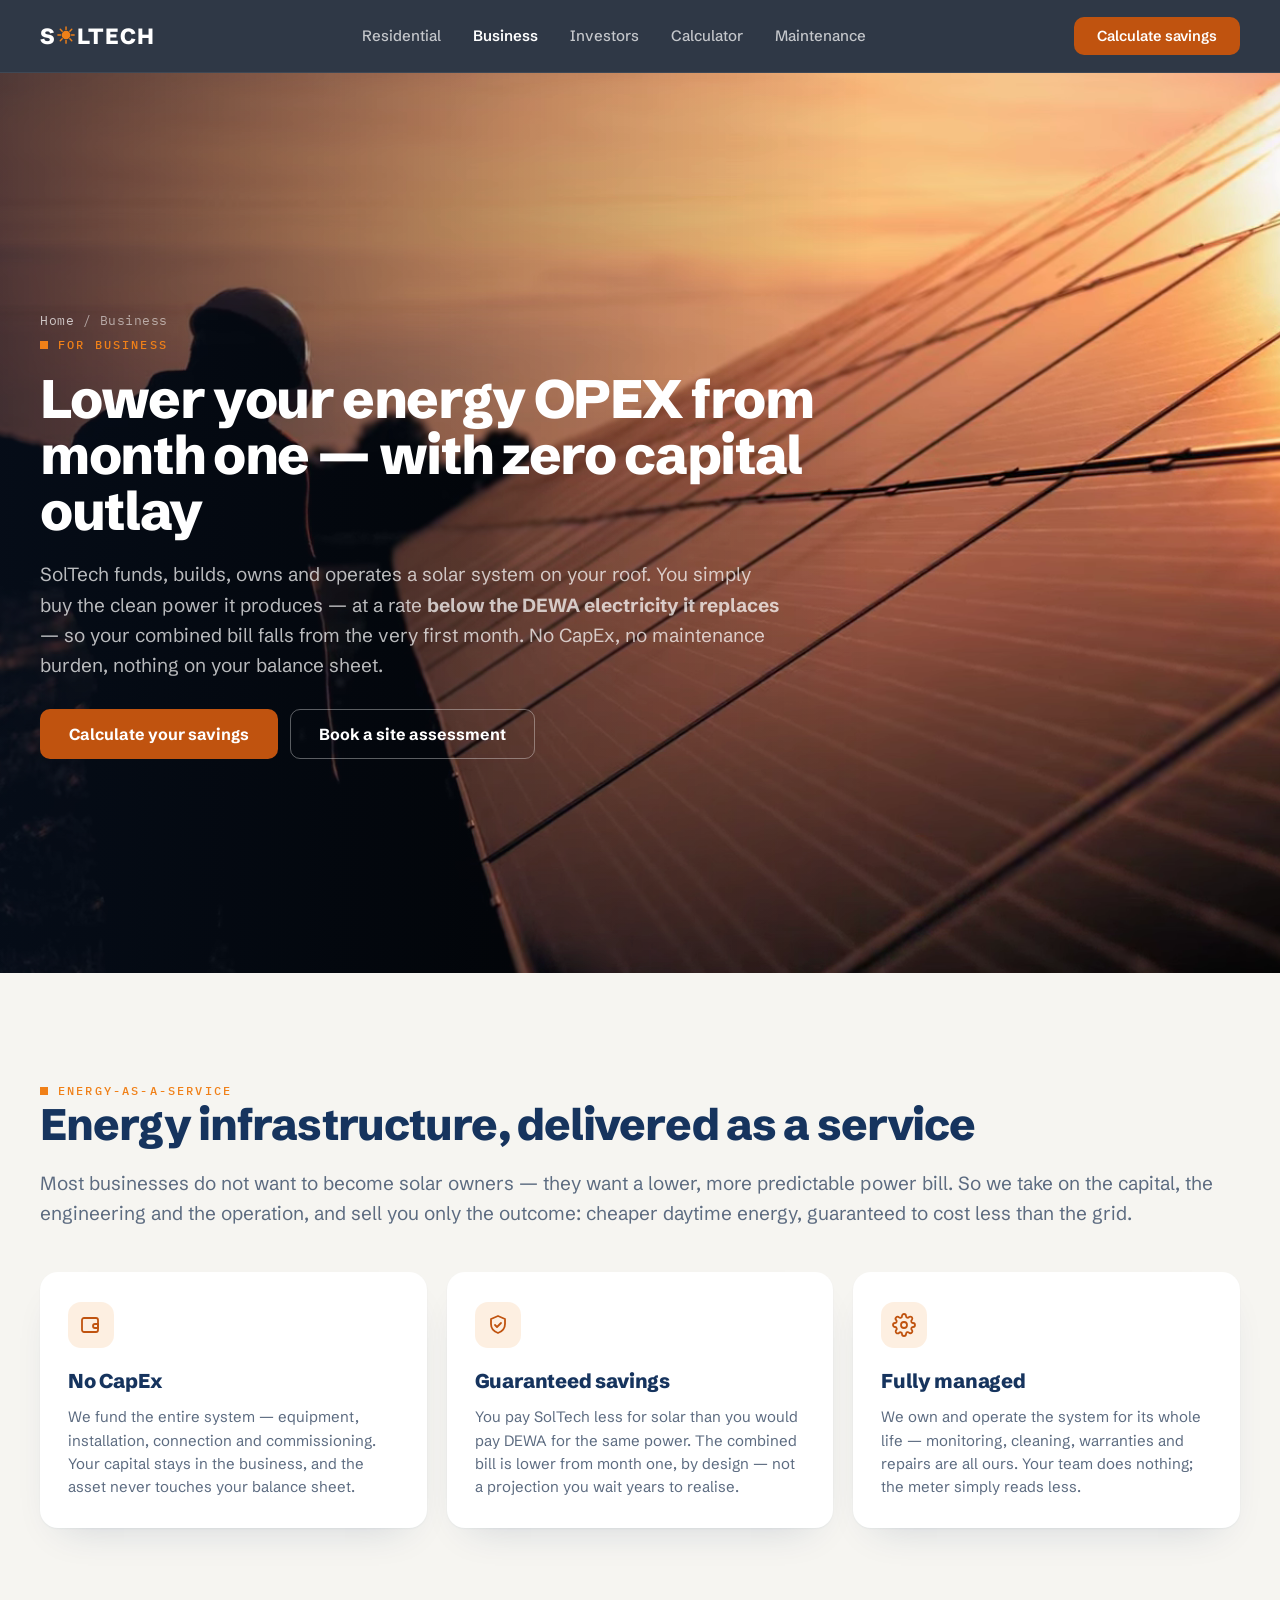
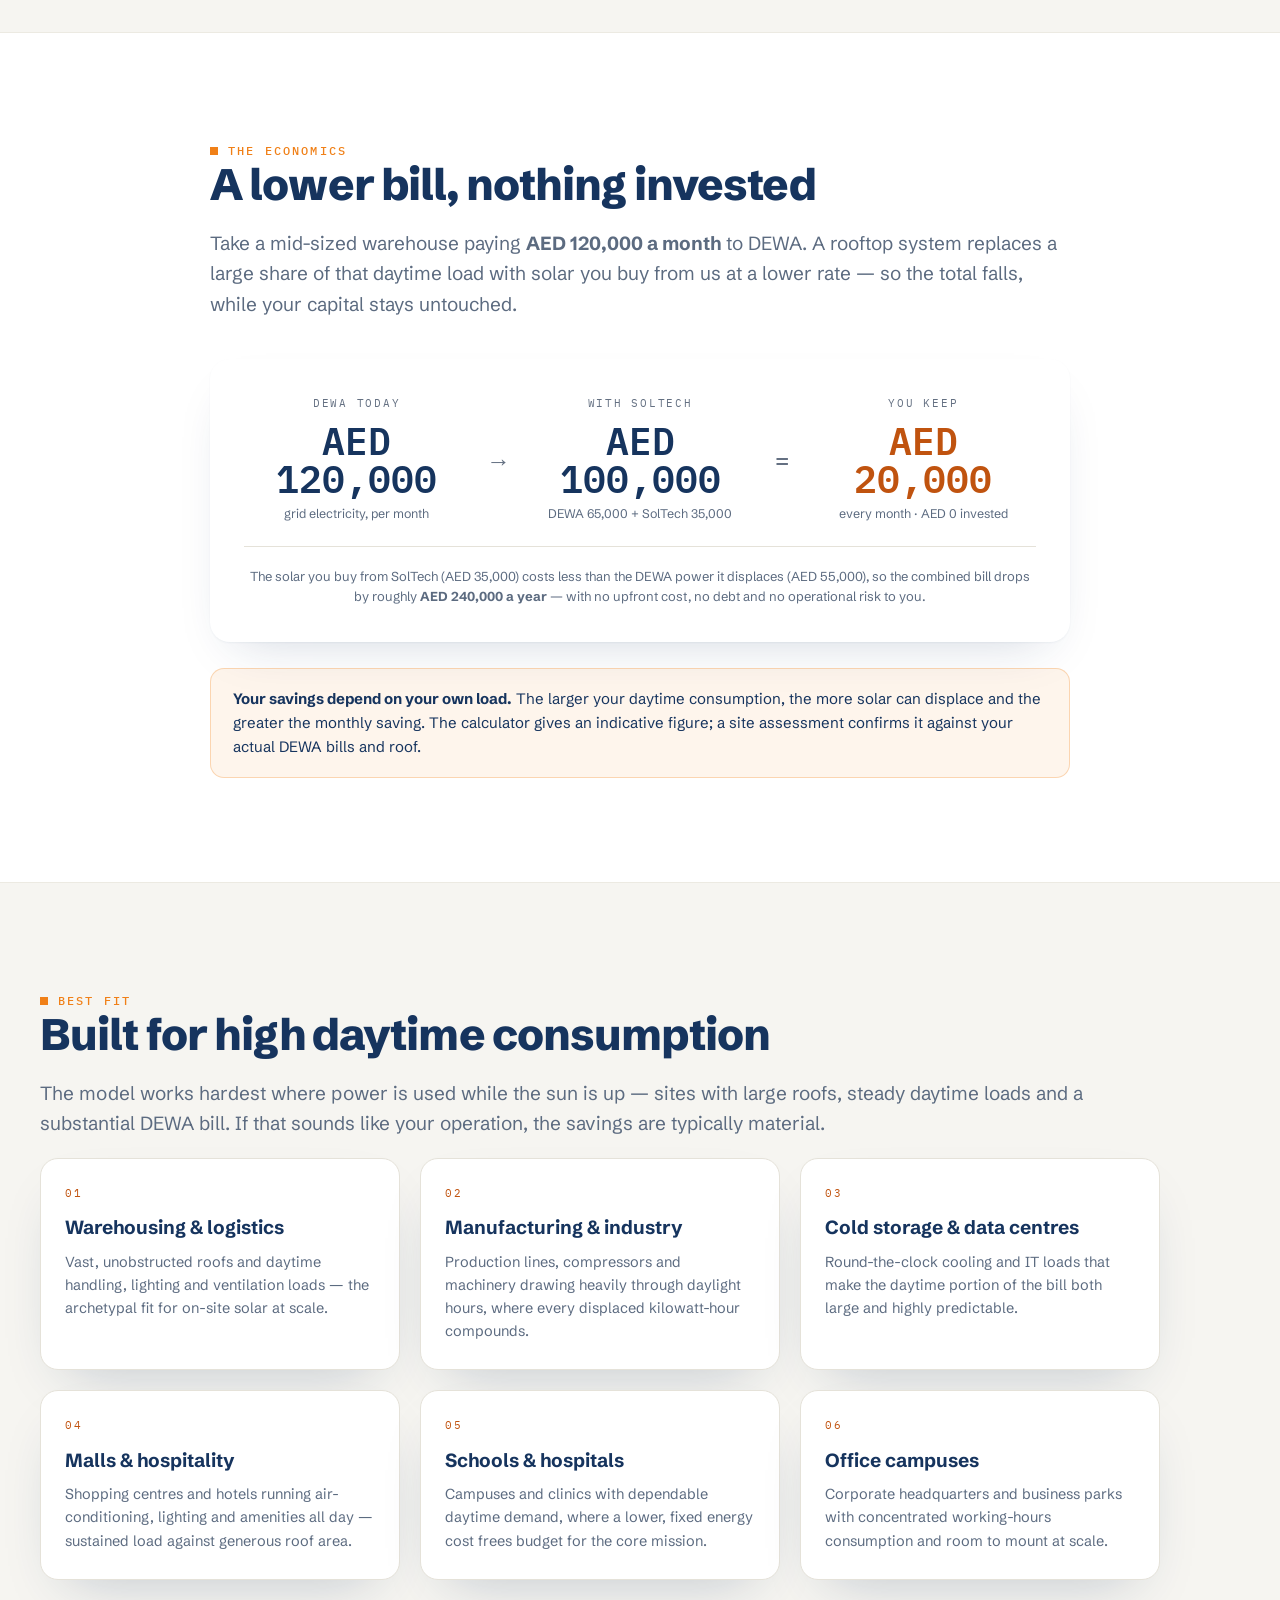
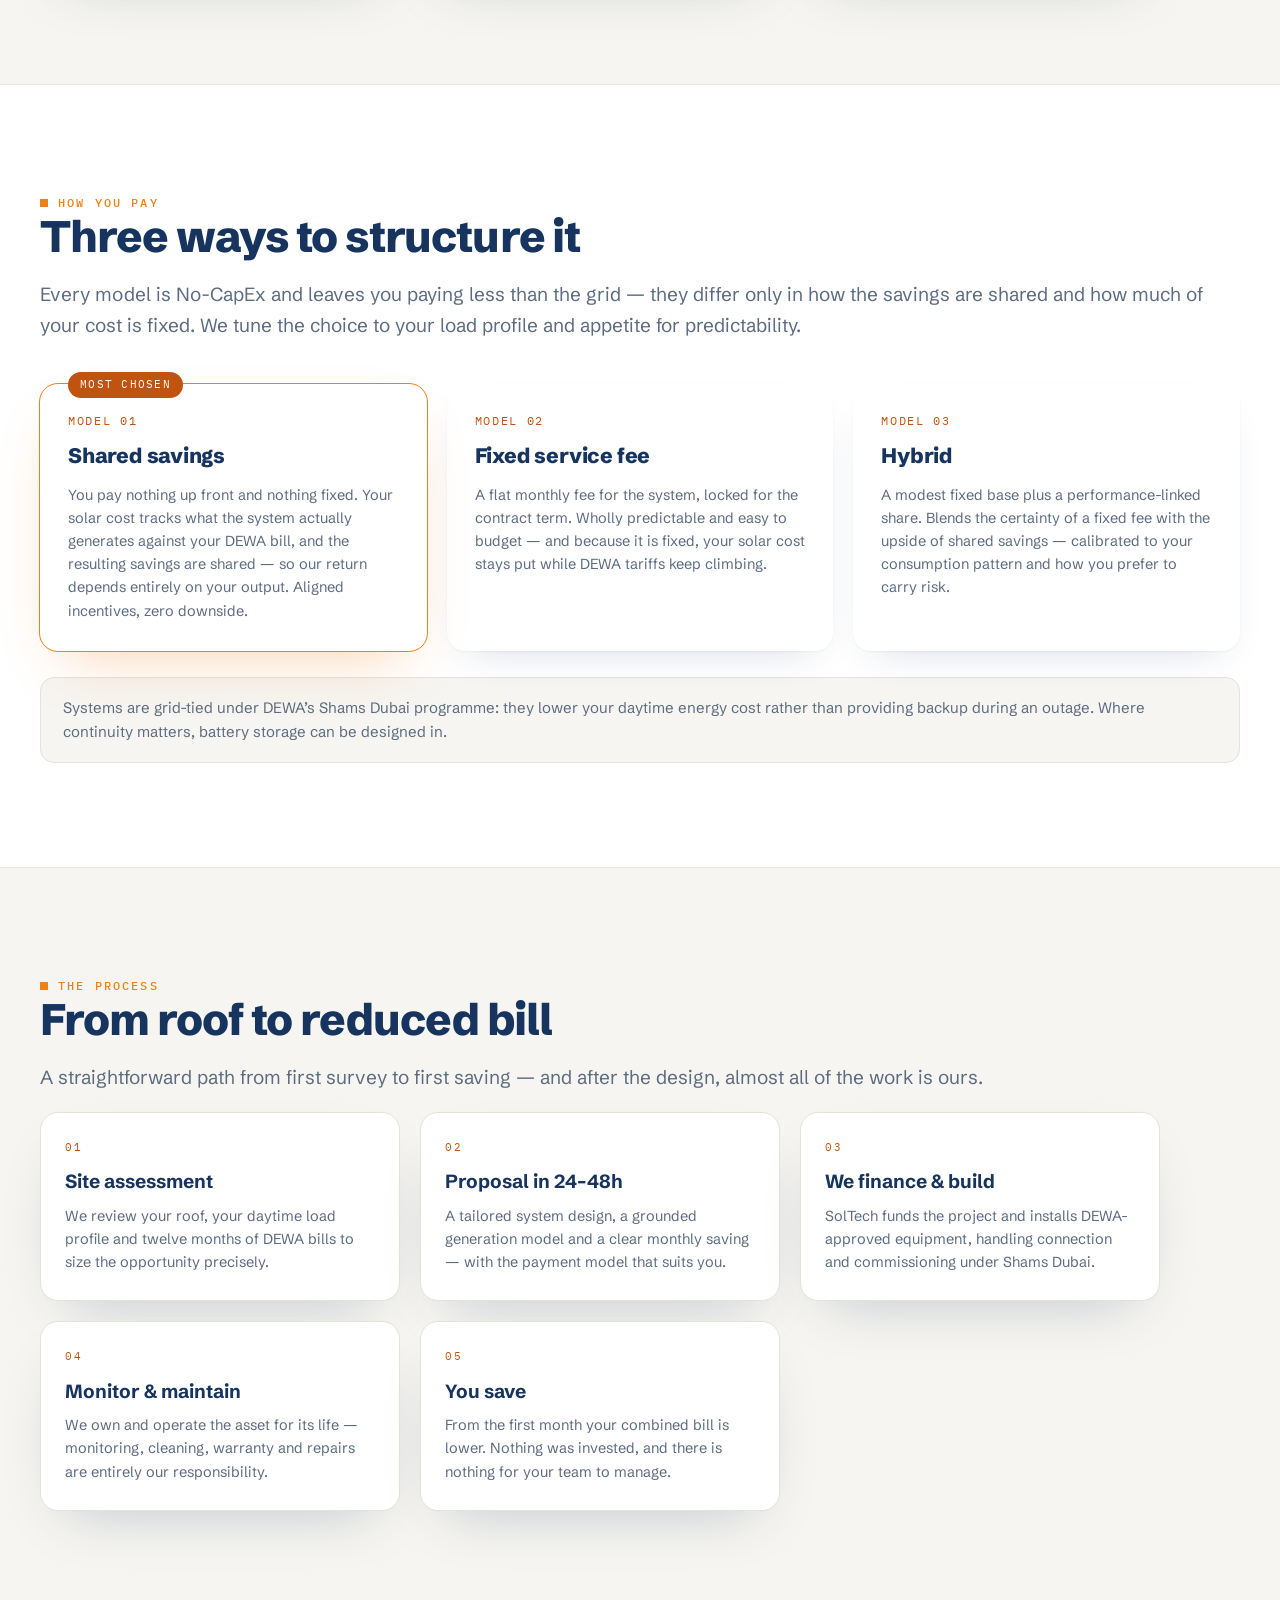
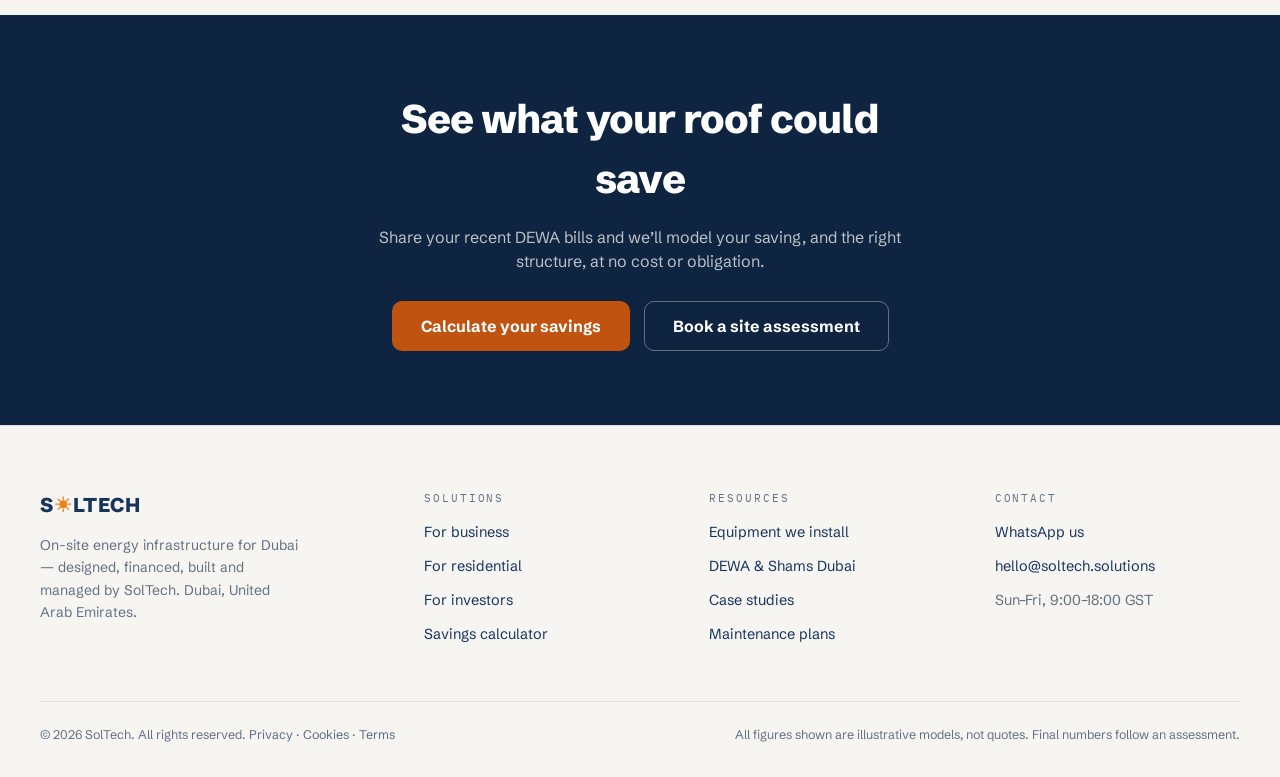
==== business.html @ 827bcd90 "Add audience tracks: For Residential / For Business / For Investors Three dedicated audience pages +" ====
<!DOCTYPE html>
<html lang="en">
<head>
<meta charset="utf-8">
<meta name="viewport" content="width=device-width, initial-scale=1">
<title>Solar for Business in Dubai — Zero-CapEx Energy | SolTech</title>
<meta name="description" content="Cut your business energy bill from month one with zero capital. SolTech funds, builds and operates on-site solar in Dubai — you pay less than DEWA from day one.">
<link rel="canonical" href="https://soltech.solutions/business.html">
<meta name="robots" content="index, follow">
<meta name="theme-color" content="#0E2440">
<script>document.documentElement.classList.add('js');</script>
<link rel="icon" href="assets/favicon.svg" type="image/svg+xml">
<link rel="preload" href="assets/fonts/schibsted-grotesk-latin.woff2" as="font" type="font/woff2" crossorigin>
<link rel="stylesheet" href="assets/css/styles.css?v=18">
<link rel="stylesheet" href="assets/css/pages.css?v=5">
</head>
<body>
<a href="#content" class="skip-link">Skip to content</a>

<header class="page-header">
  <div class="header-inner">
    <a href="/" class="brand" aria-label="SolTech home">S<svg class="brand__sun" viewBox="0 0 100 100" role="img" aria-label="O" focusable="false"><g stroke-width="8" stroke-linecap="round" fill="none"><line x1="50" y1="20" x2="50" y2="5"/><line x1="50" y1="80" x2="50" y2="95"/><line x1="20" y1="50" x2="5" y2="50"/><line x1="80" y1="50" x2="95" y2="50"/><line x1="71.2" y1="28.8" x2="81.8" y2="18.2"/><line x1="71.2" y1="71.2" x2="81.8" y2="81.8"/><line x1="28.8" y1="71.2" x2="18.2" y2="81.8"/><line x1="28.8" y1="28.8" x2="18.2" y2="18.2"/></g><circle cx="50" cy="50" r="24"/></svg>LTECH</a>
    <nav class="nav" aria-label="Primary">
      <a class="nav__link" href="/residential.html">Residential</a>
      <a class="nav__link" href="/business.html" aria-current="page">Business</a>
      <a class="nav__link" href="/investors.html">Investors</a>
      <a class="nav__link" href="/calculator.html">Calculator</a>
      <a class="nav__link" href="/maintenance.html">Maintenance</a>
    </nav>
    <a href="/calculator.html" class="btn btn--accent btn--sm header-cta">Calculate savings</a>
    <button class="nav-toggle" id="navToggle" aria-label="Open menu" aria-expanded="false" aria-controls="mobileNav"><span></span></button>
  </div>
  <div class="mobile-nav" id="mobileNav">
    <a href="/residential.html">Residential</a>
    <a href="/business.html">Business</a>
    <a href="/investors.html">Investors</a>
    <a href="/calculator.html">Calculator</a>
    <a href="/maintenance.html">Maintenance</a>
    <a href="/calculator.html" class="btn btn--accent">Calculate savings</a>
  </div>
</header>

<main id="content">
<section class="page-hero page-hero--video" data-reveal>
    <video class="page-hero__video" autoplay muted loop playsinline preload="metadata" poster="assets/img/hero-poster.jpg" aria-hidden="true">
      <source src="solar.webm" type="video/webm"><source src="solar-1600.mp4" type="video/mp4">
    </video>
    <div class="page-hero__scrim"></div>
    <div class="container"><div class="page-hero__wrap">
      <nav class="crumbs" aria-label="Breadcrumb"><a href="/">Home</a> / Business</nav>
      <div class="eyebrow"><span class="eyebrow__sq"></span>For Business</div>
      <h1>Lower your energy OPEX from month one &mdash; with zero capital outlay</h1>
      <p class="lead">SolTech funds, builds, owns and operates a solar system on your roof. You simply buy the clean power it produces &mdash; at a rate <strong>below the DEWA electricity it replaces</strong> &mdash; so your combined bill falls from the very first month. No CapEx, no maintenance burden, nothing on your balance sheet.</p>
      <div class="page-hero__cta">
        <a href="/calculator.html" class="btn btn--accent">Calculate your savings</a>
        <a href="https://wa.me/971500000000?text=Hi%20SolTech%2C%20I%27d%20like%20to%20book%20a%20site%20assessment%20for%20my%20business" class="btn btn--ghost-light" rel="noopener">Book a site assessment</a>
      </div>
    </div></div>
  </section>

  <section class="section" data-reveal>
    <div class="container">
      <div class="eyebrow eyebrow--accent"><span class="eyebrow__sq"></span>Energy-as-a-Service</div>
      <h2 class="h2">Energy infrastructure, delivered as a service</h2>
      <p class="lead">Most businesses do not want to become solar owners &mdash; they want a lower, more predictable power bill. So we take on the capital, the engineering and the operation, and sell you only the outcome: cheaper daytime energy, guaranteed to cost less than the grid.</p>
      <div class="pillars">
        <div class="pillar">
          <span class="pillar__ic" aria-hidden="true"><svg viewBox="0 0 24 24" fill="none" stroke="currentColor" stroke-width="1.8" stroke-linecap="round" stroke-linejoin="round"><path d="M3 7a2 2 0 0 1 2-2h12a2 2 0 0 1 2 2v10a2 2 0 0 1-2 2H5a2 2 0 0 1-2-2z"/><path d="M16 11h3v4h-3a2 2 0 0 1 0-4z"/></svg></span>
          <h3 class="pillar__t">No CapEx</h3>
          <p class="pillar__d">We fund the entire system &mdash; equipment, installation, connection and commissioning. Your capital stays in the business, and the asset never touches your balance sheet.</p>
        </div>
        <div class="pillar">
          <span class="pillar__ic" aria-hidden="true"><svg viewBox="0 0 24 24" fill="none" stroke="currentColor" stroke-width="1.8" stroke-linecap="round" stroke-linejoin="round"><path d="M12 3l7 3v5c0 4.5-3 7.5-7 9-4-1.5-7-4.5-7-9V6z"/><path d="M9 12l2 2 4-4"/></svg></span>
          <h3 class="pillar__t">Guaranteed savings</h3>
          <p class="pillar__d">You pay SolTech less for solar than you would pay DEWA for the same power. The combined bill is lower from month one, by design &mdash; not a projection you wait years to realise.</p>
        </div>
        <div class="pillar">
          <span class="pillar__ic" aria-hidden="true"><svg viewBox="0 0 24 24" fill="none" stroke="currentColor" stroke-width="1.8" stroke-linecap="round" stroke-linejoin="round"><circle cx="12" cy="12" r="3"/><path d="M19.4 15a1.6 1.6 0 0 0 .32 1.77l.06.06a2 2 0 1 1-2.83 2.83l-.06-.06a1.6 1.6 0 0 0-2.74.97 1.6 1.6 0 0 0-.15.68V21a2 2 0 0 1-4 0v-.09a1.6 1.6 0 0 0-1.05-1.47 1.6 1.6 0 0 0-1.77.32l-.06.06a2 2 0 1 1-2.83-2.83l.06-.06a1.6 1.6 0 0 0 .3-1.84A1.6 1.6 0 0 0 3.09 14H3a2 2 0 0 1 0-4h.09a1.6 1.6 0 0 0 1.47-1.05 1.6 1.6 0 0 0-.32-1.77l-.06-.06a2 2 0 1 1 2.83-2.83l.06.06a1.6 1.6 0 0 0 1.84.3H9a1.6 1.6 0 0 0 1-1.47V3a2 2 0 0 1 4 0v.09a1.6 1.6 0 0 0 1 1.47 1.6 1.6 0 0 0 1.84-.3l.06-.06a2 2 0 1 1 2.83 2.83l-.06.06a1.6 1.6 0 0 0-.3 1.84V9a1.6 1.6 0 0 0 1.47 1H21a2 2 0 0 1 0 4h-.09a1.6 1.6 0 0 0-1.47 1z"/></svg></span>
          <h3 class="pillar__t">Fully managed</h3>
          <p class="pillar__d">We own and operate the system for its whole life &mdash; monitoring, cleaning, warranties and repairs are all ours. Your team does nothing; the meter simply reads less.</p>
        </div>
      </div>
    </div>
  </section>

  <section class="section section--white" data-reveal>
    <div class="container">
      <div class="wrap">
        <div class="eyebrow eyebrow--accent"><span class="eyebrow__sq"></span>The economics</div>
        <h2 class="h2">A lower bill, nothing invested</h2>
        <p class="lead">Take a mid-sized warehouse paying <strong>AED&nbsp;120,000 a month</strong> to DEWA. A rooftop system replaces a large share of that daytime load with solar you buy from us at a lower rate &mdash; so the total falls, while your capital stays untouched.</p>
        <div class="ba-card">
          <div class="ba">
            <div class="ba__col">
              <div class="ba__k">DEWA today</div>
              <div class="ba__v">AED 120,000</div>
              <div class="ba__sub">grid electricity, per month</div>
            </div>
            <div class="ba__op" aria-hidden="true">&rarr;</div>
            <div class="ba__col">
              <div class="ba__k">With SolTech</div>
              <div class="ba__v">AED 100,000</div>
              <div class="ba__sub">DEWA 65,000 + SolTech 35,000</div>
            </div>
            <div class="ba__op" aria-hidden="true">=</div>
            <div class="ba__col ba__save">
              <div class="ba__k">You keep</div>
              <div class="ba__v">AED 20,000</div>
              <div class="ba__sub">every month &middot; AED 0 invested</div>
            </div>
          </div>
          <div class="ba__foot">The solar you buy from SolTech (AED&nbsp;35,000) costs less than the DEWA power it displaces (AED&nbsp;55,000), so the combined bill drops by roughly <strong>AED&nbsp;240,000 a year</strong> &mdash; with no upfront cost, no debt and no operational risk to you.</div>
        </div>
        <p class="callout"><strong>Your savings depend on your own load.</strong> The larger your daytime consumption, the more solar can displace and the greater the monthly saving. The <a href="/calculator.html">calculator</a> gives an indicative figure; a site assessment confirms it against your actual DEWA bills and roof.</p>
      </div>
    </div>
  </section>

  <section class="section" data-reveal>
    <div class="container">
      <div class="wrap--wide">
        <div class="eyebrow eyebrow--accent"><span class="eyebrow__sq"></span>Best fit</div>
        <h2 class="h2">Built for high daytime consumption</h2>
        <p class="lead">The model works hardest where power is used while the sun is up &mdash; sites with large roofs, steady daytime loads and a substantial DEWA bill. If that sounds like your operation, the savings are typically material.</p>
        <div class="feature-grid">
          <div class="feature-card">
            <div class="feature-card__k">01</div>
            <h3>Warehousing &amp; logistics</h3>
            <p>Vast, unobstructed roofs and daytime handling, lighting and ventilation loads &mdash; the archetypal fit for on-site solar at scale.</p>
          </div>
          <div class="feature-card">
            <div class="feature-card__k">02</div>
            <h3>Manufacturing &amp; industry</h3>
            <p>Production lines, compressors and machinery drawing heavily through daylight hours, where every displaced kilowatt-hour compounds.</p>
          </div>
          <div class="feature-card">
            <div class="feature-card__k">03</div>
            <h3>Cold storage &amp; data centres</h3>
            <p>Round-the-clock cooling and IT loads that make the daytime portion of the bill both large and highly predictable.</p>
          </div>
          <div class="feature-card">
            <div class="feature-card__k">04</div>
            <h3>Malls &amp; hospitality</h3>
            <p>Shopping centres and hotels running air-conditioning, lighting and amenities all day &mdash; sustained load against generous roof area.</p>
          </div>
          <div class="feature-card">
            <div class="feature-card__k">05</div>
            <h3>Schools &amp; hospitals</h3>
            <p>Campuses and clinics with dependable daytime demand, where a lower, fixed energy cost frees budget for the core mission.</p>
          </div>
          <div class="feature-card">
            <div class="feature-card__k">06</div>
            <h3>Office campuses</h3>
            <p>Corporate headquarters and business parks with concentrated working-hours consumption and room to mount at scale.</p>
          </div>
        </div>
      </div>
    </div>
  </section>

  <section class="section section--white" data-reveal>
    <div class="container">
      <div class="eyebrow eyebrow--accent"><span class="eyebrow__sq"></span>How you pay</div>
      <h2 class="h2">Three ways to structure it</h2>
      <p class="lead">Every model is No-CapEx and leaves you paying less than the grid &mdash; they differ only in how the savings are shared and how much of your cost is fixed. We tune the choice to your load profile and appetite for predictability.</p>
      <div class="pricing">
        <div class="price price--featured">
          <div class="price__badge">Most chosen</div>
          <div class="price__k">Model 01</div>
          <h3 class="price__t">Shared savings</h3>
          <p class="price__d">You pay nothing up front and nothing fixed. Your solar cost tracks what the system actually generates against your DEWA bill, and the resulting savings are shared &mdash; so our return depends entirely on your output. Aligned incentives, zero downside.</p>
        </div>
        <div class="price">
          <div class="price__k">Model 02</div>
          <h3 class="price__t">Fixed service fee</h3>
          <p class="price__d">A flat monthly fee for the system, locked for the contract term. Wholly predictable and easy to budget &mdash; and because it is fixed, your solar cost stays put while DEWA tariffs keep climbing.</p>
        </div>
        <div class="price">
          <div class="price__k">Model 03</div>
          <h3 class="price__t">Hybrid</h3>
          <p class="price__d">A modest fixed base plus a performance-linked share. Blends the certainty of a fixed fee with the upside of shared savings &mdash; calibrated to your consumption pattern and how you prefer to carry risk.</p>
        </div>
      </div>
      <p class="callout callout--muted">Systems are grid-tied under DEWA&rsquo;s Shams Dubai programme: they lower your daytime energy cost rather than providing backup during an outage. Where continuity matters, battery storage can be designed in.</p>
    </div>
  </section>

  <section class="section" data-reveal>
    <div class="container">
      <div class="wrap--wide">
        <div class="eyebrow eyebrow--accent"><span class="eyebrow__sq"></span>The process</div>
        <h2 class="h2">From roof to reduced bill</h2>
        <p class="lead">A straightforward path from first survey to first saving &mdash; and after the design, almost all of the work is ours.</p>
        <div class="feature-grid">
          <div class="feature-card">
            <div class="feature-card__k">01</div>
            <h3>Site assessment</h3>
            <p>We review your roof, your daytime load profile and twelve months of DEWA bills to size the opportunity precisely.</p>
          </div>
          <div class="feature-card">
            <div class="feature-card__k">02</div>
            <h3>Proposal in 24&ndash;48h</h3>
            <p>A tailored system design, a grounded generation model and a clear monthly saving &mdash; with the payment model that suits you.</p>
          </div>
          <div class="feature-card">
            <div class="feature-card__k">03</div>
            <h3>We finance &amp; build</h3>
            <p>SolTech funds the project and installs DEWA-approved equipment, handling connection and commissioning under Shams Dubai.</p>
          </div>
          <div class="feature-card">
            <div class="feature-card__k">04</div>
            <h3>Monitor &amp; maintain</h3>
            <p>We own and operate the asset for its life &mdash; monitoring, cleaning, warranty and repairs are entirely our responsibility.</p>
          </div>
          <div class="feature-card">
            <div class="feature-card__k">05</div>
            <h3>You save</h3>
            <p>From the first month your combined bill is lower. Nothing was invested, and there is nothing for your team to manage.</p>
          </div>
        </div>
      </div>
    </div>
  </section>

  <section class="page-cta">
    <div class="container" data-reveal>
      <h2>See what your roof could save</h2>
      <p>Share your recent DEWA bills and we&rsquo;ll model your saving, and the right structure, at no cost or obligation.</p>
      <div class="page-cta__actions">
        <a href="/calculator.html" class="btn btn--accent">Calculate your savings</a>
        <a href="https://wa.me/971500000000?text=Hi%20SolTech%2C%20I%27d%20like%20to%20book%20a%20site%20assessment%20for%20my%20business" class="btn btn--ghost-light" rel="noopener">Book a site assessment</a>
      </div>
    </div>
  </section>
</main>

<footer class="site-footer">
  <div class="footer-inner">
    <div class="footer-grid">
      <div class="footer-brand">
        <div class="brand" style="font-size:20px">S<svg class="brand__sun" viewBox="0 0 100 100" role="img" aria-label="O" focusable="false"><g stroke-width="8" stroke-linecap="round" fill="none"><line x1="50" y1="20" x2="50" y2="5"/><line x1="50" y1="80" x2="50" y2="95"/><line x1="20" y1="50" x2="5" y2="50"/><line x1="80" y1="50" x2="95" y2="50"/><line x1="71.2" y1="28.8" x2="81.8" y2="18.2"/><line x1="71.2" y1="71.2" x2="81.8" y2="81.8"/><line x1="28.8" y1="71.2" x2="18.2" y2="81.8"/><line x1="28.8" y1="28.8" x2="18.2" y2="18.2"/></g><circle cx="50" cy="50" r="24"/></svg>LTECH</div>
        <p>On-site energy infrastructure for Dubai — designed, financed, built and managed by SolTech. Dubai, United Arab Emirates.</p>
      </div>
      <div class="footer-col">
        <div class="footer-col__k">Solutions</div>
        <a href="/business.html">For business</a>
        <a href="/residential.html">For residential</a>
        <a href="/investors.html">For investors</a>
        <a href="/calculator.html">Savings calculator</a>
      </div>
      <div class="footer-col">
        <div class="footer-col__k">Resources</div>
        <a href="/equipment.html">Equipment we install</a>
        <a href="/dewa-guide.html">DEWA &amp; Shams Dubai</a>
        <a href="/case-studies.html">Case studies</a>
        <a href="/maintenance.html">Maintenance plans</a>
      </div>
      <div class="footer-col">
        <div class="footer-col__k">Contact</div>
        <a href="https://wa.me/971500000000" rel="noopener">WhatsApp us</a>
        <a href="mailto:hello@soltech.solutions">hello@soltech.solutions</a>
        <span style="color:var(--faint)">Sun&#8211;Fri, 9:00&#8211;18:00 GST</span>
      </div>
    </div>
    <div class="footer-bottom">
      <span class="footer-legal">&copy; 2026 SolTech. All rights reserved. <a href="/privacy.html">Privacy</a> &middot; <a href="/cookies.html">Cookies</a> &middot; <a href="/terms.html">Terms</a></span>
      <span>All figures shown are illustrative models, not quotes. Final numbers follow an assessment.</span>
    </div>
  </div>
</footer>

<script src="assets/js/script.js?v=16" defer></script>
</body>
</html>
---- assets/css/styles.css ----
/* ============================================================
   SolTech — Solar Panel Installation, Dubai
   Financial / wealth-platform aesthetic. One orange accent on navy.
   Tokens sourced from the client design handoff (high-fidelity).
   ============================================================ */

/* ============================================================
   Self-hosted fonts — no external CDN (works offline, faster, GDPR-clean).
   Schibsted Grotesk: variable 400..900 (normal + italic).
   IBM Plex Mono: 400 / 500 / 600. Latin + latin-ext subsets only.
   ============================================================ */
@font-face {
  font-family: "Schibsted Grotesk"; font-style: normal; font-weight: 400 900; font-display: swap;
  src: url("../fonts/schibsted-grotesk-latin.woff2") format("woff2");
  unicode-range: U+0000-00FF, U+0131, U+0152-0153, U+02BB-02BC, U+02C6, U+02DA, U+02DC, U+0304, U+0308, U+0329, U+2000-206F, U+20AC, U+2122, U+2191, U+2193, U+2212, U+2215, U+FEFF, U+FFFD;
}
@font-face {
  font-family: "Schibsted Grotesk"; font-style: normal; font-weight: 400 900; font-display: swap;
  src: url("../fonts/schibsted-grotesk-latin-ext.woff2") format("woff2");
  unicode-range: U+0100-02BA, U+02BD-02C5, U+02C7-02CC, U+02CE-02D7, U+02DD-02FF, U+0304, U+0308, U+0329, U+1D00-1DBF, U+1E00-1E9F, U+1EF2-1EFF, U+2020, U+20A0-20AB, U+20AD-20C0, U+2113, U+2C60-2C7F, U+A720-A7FF;
}
@font-face {
  font-family: "Schibsted Grotesk"; font-style: italic; font-weight: 400 900; font-display: swap;
  src: url("../fonts/schibsted-grotesk-italic-latin.woff2") format("woff2");
  unicode-range: U+0000-00FF, U+0131, U+0152-0153, U+02BB-02BC, U+02C6, U+02DA, U+02DC, U+0304, U+0308, U+0329, U+2000-206F, U+20AC, U+2122, U+2191, U+2193, U+2212, U+2215, U+FEFF, U+FFFD;
}
@font-face {
  font-family: "Schibsted Grotesk"; font-style: italic; font-weight: 400 900; font-display: swap;
  src: url("../fonts/schibsted-grotesk-italic-latin-ext.woff2") format("woff2");
  unicode-range: U+0100-02BA, U+02BD-02C5, U+02C7-02CC, U+02CE-02D7, U+02DD-02FF, U+0304, U+0308, U+0329, U+1D00-1DBF, U+1E00-1E9F, U+1EF2-1EFF, U+2020, U+20A0-20AB, U+20AD-20C0, U+2113, U+2C60-2C7F, U+A720-A7FF;
}
@font-face {
  font-family: "IBM Plex Mono"; font-style: normal; font-weight: 400; font-display: swap;
  src: url("../fonts/ibm-plex-mono-400-latin.woff2") format("woff2");
  unicode-range: U+0000-00FF, U+0131, U+0152-0153, U+02BB-02BC, U+02C6, U+02DA, U+02DC, U+0304, U+0308, U+0329, U+2000-206F, U+20AC, U+2122, U+2191, U+2193, U+2212, U+2215, U+FEFF, U+FFFD;
}
@font-face {
  font-family: "IBM Plex Mono"; font-style: normal; font-weight: 400; font-display: swap;
  src: url("../fonts/ibm-plex-mono-400-latin-ext.woff2") format("woff2");
  unicode-range: U+0100-02BA, U+02BD-02C5, U+02C7-02CC, U+02CE-02D7, U+02DD-02FF, U+0304, U+0308, U+0329, U+1D00-1DBF, U+1E00-1E9F, U+1EF2-1EFF, U+2020, U+20A0-20AB, U+20AD-20C0, U+2113, U+2C60-2C7F, U+A720-A7FF;
}
@font-face {
  font-family: "IBM Plex Mono"; font-style: normal; font-weight: 500; font-display: swap;
  src: url("../fonts/ibm-plex-mono-500-latin.woff2") format("woff2");
  unicode-range: U+0000-00FF, U+0131, U+0152-0153, U+02BB-02BC, U+02C6, U+02DA, U+02DC, U+0304, U+0308, U+0329, U+2000-206F, U+20AC, U+2122, U+2191, U+2193, U+2212, U+2215, U+FEFF, U+FFFD;
}
@font-face {
  font-family: "IBM Plex Mono"; font-style: normal; font-weight: 500; font-display: swap;
  src: url("../fonts/ibm-plex-mono-500-latin-ext.woff2") format("woff2");
  unicode-range: U+0100-02BA, U+02BD-02C5, U+02C7-02CC, U+02CE-02D7, U+02DD-02FF, U+0304, U+0308, U+0329, U+1D00-1DBF, U+1E00-1E9F, U+1EF2-1EFF, U+2020, U+20A0-20AB, U+20AD-20C0, U+2113, U+2C60-2C7F, U+A720-A7FF;
}
@font-face {
  font-family: "IBM Plex Mono"; font-style: normal; font-weight: 600; font-display: swap;
  src: url("../fonts/ibm-plex-mono-600-latin.woff2") format("woff2");
  unicode-range: U+0000-00FF, U+0131, U+0152-0153, U+02BB-02BC, U+02C6, U+02DA, U+02DC, U+0304, U+0308, U+0329, U+2000-206F, U+20AC, U+2122, U+2191, U+2193, U+2212, U+2215, U+FEFF, U+FFFD;
}
@font-face {
  font-family: "IBM Plex Mono"; font-style: normal; font-weight: 600; font-display: swap;
  src: url("../fonts/ibm-plex-mono-600-latin-ext.woff2") format("woff2");
  unicode-range: U+0100-02BA, U+02BD-02C5, U+02C7-02CC, U+02CE-02D7, U+02DD-02FF, U+0304, U+0308, U+0329, U+1D00-1DBF, U+1E00-1E9F, U+1EF2-1EFF, U+2020, U+20A0-20AB, U+20AD-20C0, U+2113, U+2C60-2C7F, U+A720-A7FF;
}

/* ---------- Tokens ---------- */
:root {
  --ink:        #16345E;   /* primary text, navy buttons, DEWA chart line */
  --deep:       #0E2440;   /* dark section backgrounds */
  --accent:     #F08018;   /* the single accent — graphics/borders + accent text on DARK backgrounds */
  --accent-2:   #FF9633;   /* accent hover (decorative only) */
  --accent-strong: #C0530F;      /* accessible orange: ~4.6:1 as white-on-orange AND as orange text on white */
  --accent-strong-hover: #A8480C;
  --paper:      #F6F5F1;   /* page background */
  --white:      #FFFFFF;
  --muted:      #5C6B80;   /* secondary text */
  --faint:      #647082;   /* tertiary text/labels — darkened to clear WCAG AA (was #8B96A5) */
  --border:     #E5E2D9;   /* hairlines */
  --border-2:   #ECEAE2;   /* softer hairlines */
  --wa:         #25D366;   /* WhatsApp green */

  --on-dark-70: rgba(255,255,255,.72);
  --on-dark-55: rgba(255,255,255,.55);
  --on-dark-40: rgba(255,255,255,.40);

  --container: 1400px;
  --pad: 40px;

  --r-card: 18px;
  --r-btn: 10px;
  --r-pill: 999px;

  --shadow-card: 0 24px 60px -28px rgba(22,52,94,.28);
  --shadow-deep: 0 24px 60px -24px rgba(14,36,64,.45);
  --shadow-badge: 0 12px 28px -8px rgba(240,128,24,.55);

  --ease: cubic-bezier(.16,.7,.2,1);
  --ease-draw: cubic-bezier(.4,0,.2,1);

  --sans: "Schibsted Grotesk", ui-sans-serif, system-ui, -apple-system, "Segoe UI", Roboto, Arial, sans-serif;
  --mono: "IBM Plex Mono", ui-monospace, "SFMono-Regular", Menlo, Consolas, monospace;
}

/* ---------- Reset ---------- */
*, *::before, *::after { box-sizing: border-box; }
html { scroll-behavior: smooth; scroll-padding-top: 84px; -webkit-text-size-adjust: 100%; overflow-x: clip; }
body {
  margin: 0;
  background: var(--paper);
  color: var(--ink);
  font-family: var(--sans);
  font-size: 16px;
  line-height: 1.5;
  -webkit-font-smoothing: antialiased;
  text-rendering: optimizeLegibility;
  overflow-x: clip;   /* clip (not hidden) so position: sticky keeps working */
}
img, video, svg { display: block; max-width: 100%; }
picture { display: contents; }
a { color: var(--ink); text-decoration: none; transition: color .25s var(--ease); }
a:hover { color: var(--accent-strong); }
button { font-family: inherit; }
::selection { background: var(--accent); color: #fff; }
:focus-visible { outline: 2px solid var(--accent); outline-offset: 3px; border-radius: 4px; }

.mono { font-family: var(--mono); font-variant-numeric: tabular-nums; }
.num  { font-variant-numeric: tabular-nums; }

/* ---------- Layout ---------- */
.container { max-width: var(--container); margin: 0 auto; padding: 0 var(--pad); }
.section { padding: 104px 0; position: relative; }
.section--paper { background: var(--paper); }
.section--white { background: var(--white); border-top: 1px solid var(--border-2); border-bottom: 1px solid var(--border-2); }
.section--deep  { background: var(--deep); color: #fff; }

/* ---------- Eyebrow ---------- */
.eyebrow {
  display: inline-flex; align-items: center; gap: 10px;
  font-family: var(--mono); font-size: 12px; font-weight: 500;
  letter-spacing: .18em; text-transform: uppercase; color: var(--muted);
}
.eyebrow--accent { color: var(--accent); }
.eyebrow--on-dark { color: var(--accent); }
.eyebrow__sq { width: 8px; height: 8px; background: var(--accent); display: inline-block; flex: 0 0 auto; }

/* ---------- Headings ---------- */
.h1 { font-size: clamp(38px, 5.4vw, 60px); line-height: 1.04; font-weight: 800; letter-spacing: -.022em; text-wrap: balance; margin: 0; }
.h2 { font-size: clamp(30px, 4.2vw, 44px); line-height: 1.08; font-weight: 800; letter-spacing: -.02em; text-wrap: balance; margin: 0; }
.lead { font-size: clamp(16px, 1.7vw, 19px); line-height: 1.6; color: var(--muted); text-wrap: pretty; }
.on-dark .lead, .lead--on-dark { color: var(--on-dark-70); }
.accent { color: var(--accent); }
.nowrap { white-space: nowrap; }

/* ---------- Buttons ---------- */
.btn {
  display: inline-flex; align-items: center; justify-content: center; gap: 8px;
  padding: 16px 28px; border-radius: var(--r-btn);
  font-size: 16px; font-weight: 700; line-height: 1; cursor: pointer;
  border: 1.5px solid transparent; white-space: nowrap;
  transition: transform .25s var(--ease), background .25s var(--ease), color .25s var(--ease), border-color .25s var(--ease), box-shadow .25s var(--ease);
}
.btn--sm { padding: 11px 22px; font-size: 14.5px; font-weight: 600; }
.btn--primary { background: var(--ink); color: #fff; }
.btn--primary:hover { background: var(--deep); color: #fff; transform: translateY(-2px); box-shadow: 0 14px 30px -14px rgba(14,36,64,.6); }
.btn--accent { background: var(--accent-strong); color: #fff; }
.btn--accent:hover { background: var(--accent-strong-hover); color: #fff; transform: translateY(-2px); box-shadow: 0 14px 30px -14px rgba(192,83,15,.6); }
.btn--ghost { background: transparent; border-color: #C9CFD8; color: var(--ink); }
.btn--ghost:hover { border-color: var(--accent); color: var(--accent); }
.btn--ghost-light { background: transparent; border-color: rgba(255,255,255,.35); color: #fff; }
.btn--ghost-light:hover { border-color: var(--accent); color: var(--accent); }
.btn:active { transform: translateY(0) scale(.985); }

/* underline link */
.ulink { display: inline-block; font-size: 15px; font-weight: 600; border-bottom: 2px solid var(--accent); padding-bottom: 2px; transition: gap .25s var(--ease); }
.ulink .arw { display: inline-block; transition: transform .3s var(--ease); }
.ulink:hover .arw { transform: translateX(5px); }

/* ---------- Skip link (a11y: bypass blocks) ---------- */
.skip-link {
  position: absolute; left: 12px; top: -60px; z-index: 200;
  background: var(--ink); color: #fff; padding: 12px 18px; border-radius: 8px;
  font-size: 14px; font-weight: 600; transition: top .2s var(--ease);
}
.skip-link:focus { top: 12px; color: #fff; outline: 2px solid var(--accent); outline-offset: 2px; }

/* ============================================================
   Header
   ============================================================ */
.site-header {
  position: sticky; top: 0; z-index: 60;
  background: rgba(9,20,38,.84);
  -webkit-backdrop-filter: blur(18px);
  backdrop-filter: blur(18px);
  border-bottom: 1px solid rgba(255,255,255,.08);
}
.site-header .nav__link,
.site-header .brand { color: #fff; }
.site-header .nav__link:hover { color: var(--accent); }
.header-inner {
  max-width: var(--container); margin: 0 auto; padding: 0 var(--pad);
  height: 72px; display: flex; align-items: center; justify-content: space-between; gap: 24px;
}
.brand {
  display: inline-flex; align-items: center; gap: 0;
  font-weight: 800; font-size: 22px; letter-spacing: .04em; color: var(--ink);
}
.brand__sun { width: .82em; height: .82em; margin: 0 .07em; flex: none; position: relative; top: -.03em; }
.brand__sun g { stroke: var(--accent); }
.brand__sun circle { fill: var(--accent); }
.nav { display: flex; align-items: center; gap: 32px; font-size: 15px; font-weight: 500; }
.nav__link { position: relative; }
.nav__link::after {
  content: ""; position: absolute; left: 0; right: 100%; bottom: -6px; height: 2px;
  background: var(--accent); transition: right .3s var(--ease);
}
.nav__link:hover::after { right: 0; }
.header-cta { display: inline-flex; }
.mobile-nav { display: none; }
.nav-toggle {
  display: none; width: 44px; height: 44px; border: none; background: transparent; cursor: pointer;
  align-items: center; justify-content: center; border-radius: 8px;
}
.nav-toggle span { display: block; width: 22px; height: 2px; background: currentColor; position: relative; color: var(--ink); transition: transform .3s var(--ease), opacity .2s; }
.nav-toggle span::before, .nav-toggle span::after { content: ""; position: absolute; left: 0; width: 22px; height: 2px; background: currentColor; transition: transform .3s var(--ease); }
.nav-toggle span::before { top: -7px; } .nav-toggle span::after { top: 7px; }
.site-header .nav-toggle span { color: #fff; }
body.nav-open .nav-toggle span { background: transparent; }
body.nav-open .nav-toggle span::before { transform: translateY(7px) rotate(45deg); }
body.nav-open .nav-toggle span::after  { transform: translateY(-7px) rotate(-45deg); }

/* ============================================================
   Hero — full-banner video
   ============================================================ */
.hero {
  position: relative; min-height: 100dvh; display: flex; align-items: center;
  overflow: hidden; padding: 72px 0 48px;
}
.hero__video {
  position: absolute; inset: 0; width: 100%; height: 100%;
  object-fit: cover; z-index: 0;
  transform: scale(1.06); animation: heroZoom 24s ease-out both;
}
@keyframes heroZoom { from { transform: scale(1.14); } to { transform: scale(1.02); } }
.hero__scrim {
  position: absolute; inset: 0; z-index: 1;
  background:
    linear-gradient(90deg, rgba(9,20,38,.55) 0%, rgba(9,20,38,.18) 40%, transparent 66%),
    linear-gradient(180deg, transparent 74%, var(--deep) 100%);
}
.hero__grid-overlay {
  position: absolute; inset: 0; z-index: 1; pointer-events: none; opacity: .5;
  background-image: radial-gradient(rgba(255,255,255,.10) 1px, transparent 1px);
  background-size: 26px 26px;
  -webkit-mask-image: linear-gradient(180deg, #000 0%, transparent 55%);
  mask-image: linear-gradient(180deg, #000 0%, transparent 55%);
}
.hero .container { position: relative; z-index: 2; width: 100%; }
.hero__grid {
  display: grid; grid-template-columns: 1fr; gap: 64px; align-items: center;
}
.hero__content { color: #fff; max-width: 980px; }
.hero .eyebrow { color: rgba(255,255,255,.8); }
.hero__title { color: #fff; margin: 14px 0 0; font-size: clamp(33px, 5.4vw, 66px); line-height: 1.06; letter-spacing: -.025em; max-width: 15ch; overflow-wrap: break-word; }
.hero__sub { margin: 20px 0 0; max-width: 560px; color: var(--on-dark-70); font-size: clamp(15px, 1.55vw, 18px); }
.hero__cta { display: flex; gap: 14px; margin-top: 26px; flex-wrap: wrap; }
.hero__trust { margin-top: 18px; font-size: 13.5px; color: rgba(255,255,255,.6); }

/* Signature price stack */
.pricestack { position: relative; padding: 8px 0; }
.pricecard { border-radius: var(--r-card); padding: 30px 34px; }
.pricecard__label { font-family: var(--mono); font-size: 11px; letter-spacing: .2em; text-transform: uppercase; }
.pricecard__value { display: flex; align-items: baseline; gap: 12px; margin-top: 10px; }
.pricecard__value .big { font-family: var(--mono); font-size: 64px; font-weight: 600; font-variant-numeric: tabular-nums; line-height: 1; }
.pricecard__value .unit { font-family: var(--mono); font-size: 16px; }
.pricecard__foot { margin-top: 16px; padding-top: 14px; font-size: 13px; }

.pricecard--dewa {
  background: rgba(14,36,64,.82);
  -webkit-backdrop-filter: blur(6px); backdrop-filter: blur(6px);
  border: 1px solid rgba(255,255,255,.12);
  box-shadow: var(--shadow-deep);
}
.pricecard--dewa .pricecard__label { color: var(--on-dark-55); }
.pricecard--dewa .big { color: #fff; }
.pricecard--dewa .unit { color: var(--on-dark-55); }
.pricecard--dewa .pricecard__foot { color: var(--on-dark-55); border-top: 1px dashed rgba(255,255,255,.22); }

.pricecard--solar {
  background: #fff; border: 1.5px solid var(--accent);
  margin: -16px 0 0 44px; box-shadow: var(--shadow-card);
}
.pricecard--solar .pricecard__label { color: var(--accent-strong); }
.pricecard--solar .big { color: var(--accent-strong); }
.pricecard--solar .unit { color: var(--faint); }
.pricecard--solar .pricecard__foot { color: var(--faint); border-top: 1px dashed var(--border); }

.badge-cut {
  position: absolute; right: 22px; top: 46%; z-index: 3;
  width: 76px; height: 76px; border-radius: 50%;
  background: var(--accent-strong); color: #fff;
  font-family: var(--mono); font-weight: 600; font-size: 18px;
  display: flex; align-items: center; justify-content: center;
  transform: rotate(-8deg); box-shadow: var(--shadow-badge);
}

/* ============================================================
   Section head helper
   ============================================================ */
.section__head { max-width: 640px; }
.section__head .h2 { margin-top: 18px; }
.section__head .lead { margin-top: 16px; }
.head-row { display: flex; justify-content: space-between; align-items: flex-end; gap: 40px; flex-wrap: wrap; }

/* ============================================================
   Calculator
   ============================================================ */
.calc__grid { max-width: 680px; margin: 48px auto 0; }
.calc__panel { display: flex; flex-direction: column; gap: 16px; --slider-track: rgba(22,52,94,.14); }

/* control card: toggle + bill + slider + hero metric */
.calc__control {
  background: #fff; border-radius: 20px; padding: 26px 28px;
  box-shadow: 0 1px 2px rgba(22,52,94,.05), 0 20px 44px -22px rgba(22,52,94,.22);
  display: flex; flex-direction: column; gap: 22px;
}

/* property-type toggle */
.calc__toggle { display: grid; grid-template-columns: 1fr 1fr; gap: 5px; padding: 5px; background: var(--paper); border-radius: 12px; }
.calc__seg { appearance: none; -webkit-appearance: none; border: 0; background: transparent; color: var(--muted); font-family: var(--sans); font-size: 14px; font-weight: 700; padding: 11px 12px; border-radius: 9px; cursor: pointer; transition: background .2s var(--ease), color .2s var(--ease), box-shadow .2s var(--ease); }
.calc__seg:hover { color: var(--ink); }
.calc__seg.is-active { background: var(--accent-strong); color: #fff; box-shadow: 0 8px 18px -8px rgba(192,83,15,.55); }
.calc__toggle--4 { grid-template-columns: repeat(4, 1fr); }
.calc__toggle--4 .calc__seg { font-size: 13px; padding: 10px 8px; }
.calc__result-v--save { color: var(--accent-strong); }
@media (max-width: 620px) { .calc__toggle--4 { grid-template-columns: 1fr 1fr; } }

/* bill input */
.calc__label { font-family: var(--mono); font-size: 11px; letter-spacing: .2em; text-transform: uppercase; color: var(--faint); }
.calc__amount { display: flex; align-items: baseline; gap: 10px; margin: 8px 0 16px; }
.calc__amount .big { font-family: var(--mono); font-size: clamp(38px, 5vw, 52px); font-weight: 600; color: var(--ink); font-variant-numeric: tabular-nums; line-height: 1; }
.calc__amount .unit { font-family: var(--mono); font-size: 15px; color: var(--faint); }

.slider { -webkit-appearance: none; appearance: none; width: 100%; height: 6px; border-radius: 3px; outline: none; cursor: pointer; background: var(--slider-track); }
.slider::-webkit-slider-thumb { -webkit-appearance: none; appearance: none; width: 26px; height: 26px; border-radius: 50%; background: #fff; border: 4px solid var(--accent); box-shadow: 0 3px 12px rgba(22,52,94,.30); cursor: grab; transition: transform .15s var(--ease); }
.slider::-webkit-slider-thumb:active { cursor: grabbing; transform: scale(1.12); }
.slider::-moz-range-thumb { width: 20px; height: 20px; border-radius: 50%; background: #fff; border: 4px solid var(--accent); box-shadow: 0 3px 12px rgba(22,52,94,.30); cursor: grab; }
.slider__scale { display: flex; justify-content: space-between; margin-top: 10px; font-family: var(--mono); font-size: 12px; color: var(--faint); }

.calc__note {
  background: rgba(240,128,24,.10); border: 1px solid rgba(240,128,24,.32);
  border-radius: 12px; padding: 14px 16px; font-size: 13.5px; line-height: 1.5; color: var(--muted);
  max-height: 200px; overflow: hidden;
  transition: max-height .45s var(--ease), opacity .35s var(--ease), margin .35s var(--ease), padding .35s var(--ease);
}
.calc__note[hidden] { display: block; max-height: 0; opacity: 0; padding-top: 0; padding-bottom: 0; margin: 0; border-width: 0; }

/* hero metric — solar cost per kWh (tinted strip) */
.calc__hero-metric { display: flex; align-items: center; gap: 14px; padding: 15px 18px; background: var(--paper); border-radius: 14px; }
.calc__hm-ic { width: 40px; height: 40px; border-radius: 12px; background: rgba(240,128,24,.14); color: var(--accent-strong); display: grid; place-items: center; flex: none; }
.calc__hm-ic svg { width: 21px; height: 21px; }
.calc__hero-metric .calc__result-l { flex: 1; min-width: 0; }
.calc__result-k { font-family: var(--mono); font-size: 11px; letter-spacing: .16em; text-transform: uppercase; color: var(--faint); }
.calc__result-ctx { margin-top: 4px; font-size: 13px; line-height: 1.4; color: var(--muted); }
.calc__result-ctx .accent { color: var(--accent-strong); font-weight: 700; }
.calc__result-v { font-family: var(--mono); font-size: clamp(30px, 3.4vw, 38px); font-weight: 600; color: var(--ink); font-variant-numeric: tabular-nums; white-space: nowrap; flex: none; }
.calc__result-v .sm { font-size: 15px; color: var(--faint); }

/* metric tiles — flat white cards with a line icon */
.calc__tiles { display: grid; grid-template-columns: 1fr 1fr; gap: 14px; }
.calc__tile {
  background: #fff; border-radius: 16px; padding: 18px;
  box-shadow: 0 1px 2px rgba(22,52,94,.05), 0 14px 32px -18px rgba(22,52,94,.24);
  display: flex; flex-direction: column; gap: 12px;
  transition: transform .25s var(--ease), box-shadow .25s var(--ease);
}
.calc__tile:hover { transform: translateY(-3px); box-shadow: 0 2px 4px rgba(22,52,94,.06), 0 22px 44px -20px rgba(22,52,94,.32); }
.calc__tile-ic { width: 42px; height: 42px; border-radius: 12px; background: rgba(22,52,94,.06); color: var(--ink); display: grid; place-items: center; flex: none; }
.calc__tile-ic svg { width: 22px; height: 22px; }
.calc__tile--accent .calc__tile-ic { background: rgba(240,128,24,.13); color: var(--accent-strong); }
.calc__tile-b { display: flex; flex-direction: column; gap: 7px; min-width: 0; }
.calc__tile-k { font-family: var(--mono); font-size: 10.5px; letter-spacing: .14em; text-transform: uppercase; color: var(--faint); }
.calc__tile-v { font-family: var(--mono); font-size: clamp(23px, 2.5vw, 28px); font-weight: 600; color: var(--ink); font-variant-numeric: tabular-nums; line-height: 1; white-space: nowrap; }
.calc__tile-v .sm { font-size: 13px; color: var(--faint); font-weight: 500; }
.calc__tile--accent .calc__tile-v { color: var(--accent-strong); }

@media (max-width: 560px) {
  .calc__tiles { gap: 10px; }
  .calc__tile { padding: 15px 13px; gap: 10px; }
  .calc__tile-ic { width: 38px; height: 38px; }
  .calc__tile-ic svg { width: 20px; height: 20px; }
  .calc__tile-v { font-size: 18px; }
  .calc__control { padding: 22px 18px; }
  .calc__hero-metric { padding: 13px 14px; gap: 12px; }
  .calc__hm-ic { width: 36px; height: 36px; }
  .calc__result-v { font-size: 30px; }
}

.calc__submit { text-align: center; margin-top: 6px; }
.calc__submit .btn { width: 100%; box-shadow: 0 16px 34px -14px rgba(192,83,15,.5); }
.calc__reqnote { text-align: center; margin-top: 12px; font-size: 12.5px; color: var(--faint); }
.calc__foot { margin: 26px auto 0; max-width: 620px; font-size: 13px; line-height: 1.5; color: var(--muted); text-align: center; }
.calc__foot a { color: var(--accent-strong); text-decoration: underline; text-underline-offset: 2px; }
.calc__foot a:hover { color: var(--accent-strong-hover); }

/* ============================================================
   B2B homepage — pillars · before/after · segments · pricing
   ============================================================ */
.pillars { display: grid; grid-template-columns: repeat(3, 1fr); gap: 20px; margin-top: 44px; }
.pillar { background: #fff; border-radius: 18px; padding: 30px 28px; box-shadow: 0 1px 2px rgba(22,52,94,.05), 0 18px 40px -22px rgba(22,52,94,.20); }
.pillar__ic { width: 46px; height: 46px; border-radius: 13px; background: rgba(240,128,24,.13); color: var(--accent-strong); display: grid; place-items: center; }
.pillar__ic svg { width: 24px; height: 24px; }
.pillar__t { margin: 18px 0 0; font-size: 20px; font-weight: 800; letter-spacing: -.01em; color: var(--ink); }
.pillar__d { margin: 9px 0 0; font-size: 15px; line-height: 1.55; color: var(--muted); }

.ba-card { background: #fff; border-radius: 20px; padding: 36px 34px; margin-top: 40px; box-shadow: 0 1px 2px rgba(22,52,94,.05), 0 22px 50px -26px rgba(22,52,94,.22); }
.ba { display: grid; grid-template-columns: 1fr auto 1fr auto 1fr; align-items: center; gap: 22px; }
.ba__col { text-align: center; }
.ba__k { font-family: var(--mono); font-size: 11px; letter-spacing: .16em; text-transform: uppercase; color: var(--faint); }
.ba__v { margin-top: 10px; font-family: var(--mono); font-size: clamp(24px, 3.2vw, 38px); font-weight: 600; color: var(--ink); font-variant-numeric: tabular-nums; line-height: 1; }
.ba__sub { margin-top: 8px; font-size: 12.5px; color: var(--muted); }
.ba__op { font-family: var(--mono); font-size: 24px; color: var(--faint); }
.ba__save .ba__v { color: var(--accent-strong); }
.ba__foot { margin-top: 22px; padding-top: 20px; border-top: 1px solid var(--border); font-size: 13px; color: var(--muted); text-align: center; }

.seg-grid { display: grid; grid-template-columns: repeat(5, 1fr); gap: 14px; margin-top: 40px; }
.seg { background: #fff; border: 1px solid var(--border); border-radius: 14px; padding: 18px 14px; text-align: center; box-shadow: 0 10px 26px -18px rgba(22,52,94,.2); }
.seg__ic { width: 38px; height: 38px; margin: 0 auto; border-radius: 11px; background: rgba(22,52,94,.06); color: var(--ink); display: grid; place-items: center; }
.seg__ic svg { width: 20px; height: 20px; }
.seg__t { margin-top: 12px; font-size: 13.5px; font-weight: 700; color: var(--ink); line-height: 1.3; }

.pricing { display: grid; grid-template-columns: repeat(3, 1fr); gap: 20px; margin-top: 44px; align-items: stretch; }
.price { background: #fff; border-radius: 18px; padding: 28px; box-shadow: 0 1px 2px rgba(22,52,94,.05), 0 18px 40px -22px rgba(22,52,94,.20); display: flex; flex-direction: column; }
.price--featured { box-shadow: 0 24px 56px -26px rgba(240,128,24,.42); position: relative; outline: 1.5px solid var(--accent); }
.price__badge { position: absolute; top: -12px; left: 28px; background: var(--accent-strong); color: #fff; font-family: var(--mono); font-size: 10.5px; letter-spacing: .12em; text-transform: uppercase; padding: 5px 12px; border-radius: var(--r-pill); }
.price__k { font-family: var(--mono); font-size: 12px; letter-spacing: .14em; text-transform: uppercase; color: var(--accent-strong); }
.price__t { margin: 10px 0 0; font-size: 21px; font-weight: 800; color: var(--ink); letter-spacing: -.01em; }
.price__d { margin: 12px 0 0; font-size: 14.5px; line-height: 1.6; color: var(--muted); }

@media (max-width: 900px) {
  .pillars, .pricing { grid-template-columns: 1fr; max-width: 480px; margin-left: auto; margin-right: auto; }
  .seg-grid { grid-template-columns: repeat(3, 1fr); }
  .ba { grid-template-columns: 1fr; gap: 4px; }
  .ba__op { transform: rotate(90deg); margin: 2px 0; }
  .ba__col { padding: 8px 0; }
}
@media (max-width: 520px) { .seg-grid { grid-template-columns: 1fr 1fr; } }

/* audience chooser (home) */
.chooser { display: grid; grid-template-columns: repeat(3, 1fr); gap: 20px; margin-top: 44px; }
.chooser-card { display: block; background: #fff; border-radius: 18px; padding: 28px; box-shadow: 0 1px 2px rgba(22,52,94,.05), 0 18px 40px -22px rgba(22,52,94,.20); text-decoration: none; color: inherit; transition: transform .25s var(--ease), box-shadow .25s var(--ease); }
.chooser-card:hover { transform: translateY(-4px); box-shadow: 0 2px 4px rgba(22,52,94,.06), 0 26px 50px -22px rgba(22,52,94,.32); }
.chooser-card__ic { width: 46px; height: 46px; border-radius: 13px; background: rgba(240,128,24,.13); color: var(--accent-strong); display: grid; place-items: center; }
.chooser-card__ic svg { width: 24px; height: 24px; }
.chooser-card__t { margin: 18px 0 0; font-size: 20px; font-weight: 800; letter-spacing: -.01em; color: var(--ink); }
.chooser-card__d { margin: 8px 0 0; font-size: 14.5px; line-height: 1.55; color: var(--muted); }
.chooser-card__go { margin-top: 16px; display: inline-flex; align-items: center; gap: 6px; font-size: 14px; font-weight: 700; color: var(--accent-strong); }
.chooser-card__go .arw { transition: transform .2s var(--ease); }
.chooser-card:hover .chooser-card__go .arw { transform: translateX(4px); }
@media (max-width: 900px) { .chooser { grid-template-columns: 1fr; max-width: 480px; margin-left: auto; margin-right: auto; } }

/* ============================================================
   Compare chart
   ============================================================ */
.legend { display: flex; gap: 24px; font-size: 14px; color: var(--muted); padding-bottom: 6px; }
.legend span { display: flex; align-items: center; gap: 8px; }
.legend i { width: 22px; height: 3px; display: inline-block; border-radius: 2px; }
.legend .l-dewa { background: var(--ink); }
.legend .l-solar { background: var(--accent-strong); }
.chart-card {
  margin-top: 44px; border: 1px solid var(--border-2); border-radius: var(--r-card);
  padding: 36px 28px 20px; background: linear-gradient(180deg, #FDFDFB, #F9F8F4);
}
.chart-card .foot { padding: 18px 8px 8px; font-size: 13px; color: var(--faint); }
.chart-line { fill: none; stroke-width: 3; stroke-linecap: round; }
.chart-line--dewa { stroke: var(--ink); }
.chart-line--solar { stroke: var(--accent-strong); }
/* draw-in hidden state only when JS can animate it (progressive enhancement) */
.js .draw { stroke-dasharray: 1; stroke-dashoffset: 1; }
.js .chart-fade { opacity: 0; }

/* ============================================================
   Trust cards (static 4-up grid)
   ============================================================ */
.trust-cards { display: grid; grid-template-columns: repeat(4, 1fr); gap: 20px; margin-top: 44px; }

.tcard {
  position: relative; height: clamp(360px, 42vh, 420px);
  border-radius: var(--r-card); overflow: hidden;
  background: var(--deep); box-shadow: var(--shadow-card);
}
.tcard__img { position: absolute; inset: 0; width: 100%; height: 100%; object-fit: cover; transition: transform .6s var(--ease); }
.tcard:hover .tcard__img { transform: scale(1.06); }
.tcard__scrim { position: absolute; inset: 0; background: linear-gradient(180deg, rgba(9,20,38,0) 26%, rgba(9,20,38,.5) 58%, rgba(9,20,38,.92) 100%); }
.tcard__body { position: absolute; inset: auto 0 0 0; z-index: 2; padding: 22px 22px 24px; color: #fff; }
.tcard__num { font-size: 12px; letter-spacing: .12em; color: var(--accent); margin-bottom: 10px; }
.tcard__title { font-size: 19px; font-weight: 700; letter-spacing: -.01em; line-height: 1.2; min-height: 2.4em; }
.tcard__desc {
  margin: 10px 0 0; font-size: 13.5px; line-height: 1.5; color: rgba(255,255,255,.82);
  min-height: 4.5em; display: -webkit-box; -webkit-box-orient: vertical; -webkit-line-clamp: 3; overflow: hidden;
}

/* ============================================================
   Why SolTech — two-column (copy + accountability list)
   ============================================================ */
.engineers__grid { display: grid; grid-template-columns: 1fr 1fr; column-gap: 80px; align-items: center; }
.engineers__head { max-width: 560px; }
.engineers__lead { margin-top: 16px; }
.engineers__cta  { margin-top: 30px; }
.engineers__list { margin: 0; padding: 0; list-style: none; display: grid; gap: 0; }
.engineers__list li { display: flex; gap: 14px; padding: 18px 0; border-top: 1px dashed var(--border); font-size: 15.5px; line-height: 1.5; color: var(--muted); }
.engineers__list li:first-child { border-top: none; }
.engineers__list b { color: var(--ink); font-weight: 700; display: block; margin-bottom: 3px; }
.engineers__list .ic { color: var(--accent-strong); flex: 0 0 auto; margin-top: 2px; }

/* ============================================================
   Journey
   ============================================================ */
.journey-grid { position: relative; display: grid; grid-template-columns: repeat(7, 1fr); gap: 20px; margin-top: 60px; }

/* one continuous line, orange fill that trails the traveler, and a glowing traveler dot */
/* Line/fill/traveler end exactly at the last dot: last dot sits one column
   width in from the right, i.e. at (600% + 120px)/7 from the left. */
.journey-line { position: absolute; left: 0; right: calc((100% - 120px) / 7); top: 7px; height: 2px; border-radius: 2px; background: var(--border); z-index: 0; }
.journey-line__fill { position: absolute; left: 0; top: 7px; height: 2px; border-radius: 2px; width: calc(var(--jp, 0) * (600% + 120px) / 7); background: var(--accent); opacity: var(--jo, 0); box-shadow: 0 0 10px rgba(240,128,24,.5); z-index: 1; }
.journey-traveler {
  position: absolute; top: 8px; left: calc(var(--jp, 0) * (600% + 120px) / 7); transform: translate(-50%, -50%);
  width: 14px; height: 14px; border-radius: 50%; background: var(--accent); opacity: var(--jo, 0); z-index: 4; pointer-events: none;
  box-shadow: 0 0 0 5px rgba(240,128,24,.16), 0 0 18px 5px rgba(240,128,24,.6);
}

.step { position: relative; padding-top: 30px; z-index: 2; }
.step__dot {
  position: absolute; top: 2px; left: 0; width: 12px; height: 12px; border-radius: 50%; background: var(--ink);
  transition: background .45s var(--ease), transform .45s var(--ease), box-shadow .45s var(--ease);
}
.step.is-lit .step__dot { background: var(--accent); transform: scale(1.35); box-shadow: 0 0 0 4px rgba(240,128,24,.16), 0 0 12px 2px rgba(240,128,24,.55); }
.step__label { font-family: var(--mono); font-size: 12px; color: var(--faint); transition: color .45s var(--ease); }
.step.is-lit .step__label { color: var(--accent-strong); }
.step__title { margin-top: 8px; font-size: 15.5px; font-weight: 700; line-height: 1.3; }
.journey__foot { margin-top: 44px; font-size: 14px; color: var(--faint); }
.journey__foot a { text-decoration: underline; }

/* ============================================================
   Gallery — installations
   ============================================================ */
.gallery-grid { display: grid; grid-template-columns: 1.4fr 1fr; grid-template-rows: repeat(2, minmax(200px, 1fr)); gap: 20px; margin-top: 48px; }
.gallery-grid--two { grid-template-columns: 1fr 1fr; grid-template-rows: none; }
.gallery-grid--two .shot { aspect-ratio: 3/2; }
.shot { position: relative; overflow: hidden; border-radius: var(--r-card); background: var(--deep); }
.shot img { width: 100%; height: 100%; object-fit: cover; transition: transform .8s var(--ease); }
.shot:hover img { transform: scale(1.06); }
.shot::after { content: ""; position: absolute; inset: 0; background: linear-gradient(180deg, transparent 45%, rgba(14,36,64,.66)); }
.shot__cap { position: absolute; left: 20px; bottom: 18px; z-index: 2; color: #fff; }
.shot__cap .k { font-family: var(--mono); font-size: 11px; letter-spacing: .16em; text-transform: uppercase; color: rgba(255,255,255,.72); }
.shot__cap .v { font-size: 17px; font-weight: 700; margin-top: 4px; }
.shot--tall { grid-row: span 2; }
.gallery__note { margin: 22px 0 0; font-size: 12.5px; color: var(--faint); }

/* ============================================================
   Models
   ============================================================ */
.models-grid { display: grid; grid-template-columns: 1fr 1fr; gap: 28px; margin-top: 48px; }
.model { border-radius: var(--r-card); overflow: hidden; display: flex; flex-direction: column; }
.model--light { background: #fff; border: 1px solid var(--border-2); }
.model--dark { background: var(--deep); color: #fff; }
.model__media { position: relative; height: 220px; overflow: hidden; }
.model__media img { width: 100%; height: 100%; object-fit: cover; transition: transform .8s var(--ease); }
.model:hover .model__media img { transform: scale(1.05); }
.model__media::after { content: ""; position: absolute; inset: 0; background: linear-gradient(180deg, transparent 40%, rgba(14,36,64,.5)); }
.model__pill {
  position: absolute; top: 18px; right: 18px; z-index: 2;
  font-family: var(--mono); font-size: 10.5px; letter-spacing: .14em; text-transform: uppercase;
  color: #fff; background: rgba(14,36,64,.6); -webkit-backdrop-filter: blur(6px); backdrop-filter: blur(6px);
  border: 1px solid rgba(255,255,255,.35); border-radius: var(--r-pill); padding: 6px 12px;
}
.model__body { padding: 34px 38px 38px; display: flex; flex-direction: column; flex: 1; }
.model__title { font-size: 24px; font-weight: 800; }
.model--dark .model__title { color: #fff; }
.spec-list { margin: 22px 0 0; }
.spec { display: flex; justify-content: space-between; gap: 16px; padding: 14px 0; border-top: 1px dashed var(--border); font-size: 15px; }
.model--dark .spec { border-top-color: rgba(255,255,255,.2); }
.spec__k { color: var(--muted); }
.model--dark .spec__k { color: var(--on-dark-55); }
.spec__v { font-family: var(--mono); font-weight: 600; font-variant-numeric: tabular-nums; }
.spec__v--accent { color: var(--accent); }
.model--light .spec__v--accent { color: var(--accent-strong); }
.model__cta { margin-top: auto; padding-top: 26px; }
.model--dark .ulink { color: #fff; } .model--dark .ulink:hover { color: var(--accent); }

/* ============================================================
   FAQ
   ============================================================ */
.faq-wrap { max-width: 820px; margin: 0 auto; }
.faq-head { text-align: center; }
.faq-head .eyebrow { justify-content: center; }
.faq-list { margin-top: 48px; }
.faq-item { border-top: 1px solid var(--border-2); }
.faq-item:last-child { border-bottom: 1px solid var(--border-2); }
.faq-q {
  all: unset; box-sizing: border-box; display: flex; justify-content: space-between; align-items: center; gap: 20px;
  width: 100%; padding: 24px 4px; cursor: pointer; font-size: 18px; font-weight: 700; color: var(--ink);
}
.faq-q:focus-visible { outline: 2px solid var(--accent); outline-offset: 2px; }
.faq-q__icon { font-family: var(--mono); font-size: 22px; color: var(--accent-strong); flex-shrink: 0; transition: transform .35s var(--ease); }
.faq-item.is-open .faq-q__icon { transform: rotate(45deg); }
.faq-a { display: grid; grid-template-rows: 0fr; transition: grid-template-rows .4s var(--ease-draw); }
.faq-item.is-open .faq-a { grid-template-rows: 1fr; }
.faq-a__inner { overflow: hidden; }
.faq-a p { margin: 0; padding: 0 4px 26px; font-size: 15.5px; line-height: 1.65; color: var(--muted); max-width: 640px; }

/* ============================================================
   Final CTA
   ============================================================ */
.cta { position: relative; overflow: hidden; padding: 120px 0; background: var(--deep); }
.cta__bg { position: absolute; inset: 0; z-index: 0; opacity: .3; }
.cta__bg img { width: 100%; height: 100%; object-fit: cover; }
.cta__scrim { position: absolute; inset: 0; z-index: 1; background: linear-gradient(180deg, rgba(14,36,64,.86), rgba(14,36,64,.94)); }
.cta .container { position: relative; z-index: 2; max-width: 820px; text-align: center; }
.cta .h2 { color: #fff; margin-top: 20px; font-size: clamp(32px, 4.6vw, 48px); }
.cta .lead { margin: 20px auto 0; max-width: 520px; color: var(--on-dark-70); }
.cta__actions { display: flex; gap: 14px; justify-content: center; margin-top: 38px; flex-wrap: wrap; }

/* ============================================================
   Footer
   ============================================================ */
.site-footer { background: var(--paper); border-top: 1px solid var(--border); }
.footer-inner { max-width: var(--container); margin: 0 auto; padding: 64px var(--pad) 32px; }
.footer-grid { display: grid; grid-template-columns: 1.4fr 1fr 1fr 1fr; gap: 40px; }
.footer-brand p { margin: 14px 0 0; font-size: 14px; line-height: 1.6; color: var(--faint); max-width: 260px; }
.footer-col { display: flex; flex-direction: column; gap: 12px; font-size: 14.5px; }
.footer-col__k { font-family: var(--mono); font-size: 11px; letter-spacing: .18em; text-transform: uppercase; color: var(--faint); margin-bottom: 4px; }
.footer-bottom { margin-top: 56px; padding-top: 24px; border-top: 1px solid var(--border); display: flex; justify-content: space-between; gap: 24px; flex-wrap: wrap; font-size: 12.5px; color: var(--faint); }
.footer-bottom a { color: var(--muted); text-decoration: none; white-space: nowrap; }
.footer-bottom a:hover { color: var(--ink); text-decoration: underline; }
.footer-legal { max-width: 60ch; }

/* ============================================================
   Floating WhatsApp
   ============================================================ */
.wa-float {
  position: fixed; right: 26px; bottom: 26px; z-index: 80;
  width: 60px; height: 60px; border-radius: 50%; background: var(--wa);
  display: flex; align-items: center; justify-content: center;
  box-shadow: 0 10px 26px -8px rgba(0,0,0,.35);
  animation: waPulse 2.6s ease-out infinite;
  transition: transform .25s var(--ease);
}
.wa-float:hover { transform: scale(1.08); }
@keyframes waPulse {
  0%   { box-shadow: 0 0 0 0 rgba(37,211,102,.45); }
  70%  { box-shadow: 0 0 0 18px rgba(37,211,102,0); }
  100% { box-shadow: 0 0 0 0 rgba(37,211,102,0); }
}

/* ============================================================
   Scroll reveal
   ============================================================ */
/* reveal hiding only applies when JS is available (progressive enhancement) */
.js [data-reveal] { opacity: 0; transform: translateY(26px); transition: opacity .9s var(--ease), transform .9s var(--ease); }
.js [data-reveal].is-in { opacity: 1; transform: none; }

/* Hero on-load stagger (runs immediately, not scroll-gated) */
.load-up { opacity: 0; transform: translateY(28px); animation: loadUp .9s var(--ease) forwards; }
.load-up.d1 { animation-delay: .1s; } .load-up.d2 { animation-delay: .2s; }
.load-up.d3 { animation-delay: .3s; } .load-up.d4 { animation-delay: .4s; }
.load-up.d5 { animation-delay: .25s; } .load-up.d6 { animation-delay: .4s; } .load-up.d7 { animation-delay: .55s; }
@keyframes loadUp { to { opacity: 1; transform: none; } }

/* ============================================================
   Responsive
   ============================================================ */
@media (max-width: 1024px) {
  .hero__grid { grid-template-columns: 1fr; gap: 40px; }
  .pricestack { max-width: 460px; }
  .engineers__grid { grid-template-columns: 1fr; align-items: start; }
  .engineers__head { max-width: none; }
  .engineers__body { margin-top: 34px; }
  .journey-grid { grid-template-columns: repeat(4, 1fr); gap: 28px 18px; }
  .journey-line, .journey-line__fill, .journey-traveler { display: none; }
  .step { border-top: 2px solid var(--border); padding-top: 18px; }
  .step__dot { top: -6px; width: 10px; height: 10px; }
  .step.is-lit .step__dot { transform: none; box-shadow: none; background: var(--ink); }
  .step.is-lit .step__label { color: var(--faint); }
  .trust-cards { grid-template-columns: repeat(2, 1fr); }
}

@media (max-width: 860px) {
  .nav, .header-cta { display: none; }
  .nav-toggle { display: inline-flex; }
  .mobile-nav {
    display: grid;
    position: fixed; inset: 72px 0 auto 0; z-index: 55;
    background: rgba(14,36,64,.97); -webkit-backdrop-filter: blur(14px); backdrop-filter: blur(14px);
    display: grid; gap: 4px; padding: 20px var(--pad) 28px;
    transform: translateY(-12px); opacity: 0; pointer-events: none;
    transition: opacity .3s var(--ease), transform .3s var(--ease);
    border-bottom: 1px solid rgba(255,255,255,.12);
  }
  body.nav-open .mobile-nav { opacity: 1; transform: none; pointer-events: auto; }
  .mobile-nav a { color: #fff; font-size: 17px; font-weight: 600; padding: 14px 4px; border-bottom: 1px solid rgba(255,255,255,.08); }
  .mobile-nav .btn { margin-top: 14px; }

  .section { padding: 76px 0; }
  .calc__result-v { min-width: 0; }
  .trust-grid { grid-template-columns: 1fr 1fr; gap: 28px; }
  .gallery-grid { grid-template-columns: 1fr; grid-template-rows: none; }
  .shot { aspect-ratio: 16/10; }
  .shot--tall { grid-row: auto; aspect-ratio: 16/11; }
  .models-grid { grid-template-columns: 1fr; }
  .footer-grid { grid-template-columns: 1fr 1fr; gap: 32px; }
  .footer-brand { grid-column: 1 / -1; }
}

@media (max-width: 560px) {
  :root { --pad: 20px; }
  .hero { padding: 108px 0 72px; min-height: auto; }
  /* Fill the content width on phones: sized so the widest line ("Installation &")
     spans the full width down to 320px without overflowing. */
  .hero__title { font-size: clamp(28px, 8.4vw, 38px); max-width: none; }
  .pricecard--solar { margin-left: 24px; }
  .badge-cut { width: 64px; height: 64px; font-size: 16px; right: 8px; }
  .journey-grid { grid-template-columns: 1fr 1fr; }
  .trust-grid { grid-template-columns: 1fr; }
  .footer-grid { grid-template-columns: 1fr; }
  .footer-bottom { flex-direction: column; gap: 10px; }
  .stat { flex-direction: column; align-items: flex-start; gap: 12px; }
  .btn { width: 100%; }
  .hero__cta .btn, .cta__actions .btn { width: 100%; }
  .trust-cards { grid-template-columns: 1fr; }
  .tcard { height: 400px; }
}

@media (hover: none) {
  .nav__link::after { display: none; }
}

/* ============================================================
   Reduced motion
   ============================================================ */
@media (prefers-reduced-motion: reduce) {
  html { scroll-behavior: auto; }
  *, *::before, *::after { animation-duration: .001ms !important; animation-iteration-count: 1 !important; transition-duration: .001ms !important; }
  .hero__video { animation: none; transform: none; }
  [data-reveal] { opacity: 1 !important; transform: none !important; }
  .load-up { opacity: 1 !important; transform: none !important; animation: none !important; }
  .wa-float { animation: none; }
  .draw { stroke-dashoffset: 0 !important; }
  .chart-fade { opacity: 1 !important; }
  .carousel-track { scroll-behavior: auto; }
  .tcard__img { transition: none; }
  .journey-traveler { display: none; }
}
---- assets/css/pages.css ----
/* ============================================================
   SolTech — inner content pages (Calculator, Equipment,
   DEWA Guide, Case Studies). Reuses tokens/fonts/nav/footer
   from styles.css; adds a solid header + page components.
   ============================================================ */

/* ---------- Solid multi-page header ---------- */
.page-header { position: sticky; top: 0; z-index: 100; background: rgba(9,20,38,.84); -webkit-backdrop-filter: blur(18px); backdrop-filter: blur(18px); border-bottom: 1px solid rgba(255,255,255,.08); }
.page-header .brand { color: #fff; }
.page-header .nav__link { color: var(--on-dark-70); }
.page-header .nav__link:hover,
.page-header .nav__link[aria-current="page"] { color: #fff; }
.page-header .nav__link[aria-current="page"] { font-weight: 600; }
.page-header .nav-toggle span { color: #fff; }

/* ---------- Page hero band ---------- */
.page-hero { background: var(--deep); color: #fff; padding: 60px 0 66px; position: relative; overflow: hidden; }
.page-hero::after { content: ""; position: absolute; inset: 0; background:
  radial-gradient(120% 80% at 100% 0%, rgba(240,128,24,.16), transparent 60%); pointer-events: none; }
.page-hero .container { position: relative; z-index: 1; }
.page-hero__wrap { max-width: 820px; }

/* Video-banner variant — matched to the home hero: full height, light
   left-weighted scrim (video stays bright), no full-cover darkening. */
.page-hero__video { position: absolute; inset: 0; width: 100%; height: 100%; object-fit: cover; z-index: 0; transform: scale(1.04); animation: heroZoom 24s ease-out both; }
.page-hero__scrim { position: absolute; inset: 0; z-index: 1; background: linear-gradient(90deg, rgba(9,20,38,.62) 0%, rgba(9,20,38,.22) 42%, transparent 68%); }
.page-hero--video { min-height: 100dvh; display: flex; align-items: center; padding: 72px 0 48px; }
.page-hero--video::after { content: none; }
.page-hero--video .container { z-index: 2; width: 100%; }
@media (max-width: 560px) { .page-hero--video { min-height: auto; padding: 96px 0 64px; } }
.page-hero h1 { margin: 16px 0 0; font-size: clamp(32px, 5.4vw, 54px); line-height: 1.04; letter-spacing: -.025em; color: #fff; font-weight: 800; }
.page-hero .lead { margin: 20px 0 0; color: var(--on-dark-70); max-width: 62ch; }
.page-hero .eyebrow { color: var(--accent); }
.page-hero .eyebrow .eyebrow__sq { background: var(--accent); }
.page-hero__cta { margin-top: 28px; display: flex; flex-wrap: wrap; gap: 12px; }

/* Breadcrumb */
.crumbs { font-size: 13px; color: var(--on-dark-55); font-family: var(--mono); letter-spacing: .04em; }
.crumbs a { color: var(--on-dark-70); text-decoration: none; }
.crumbs a:hover { color: var(--accent); }

/* ---------- Content wrap ---------- */
.wrap { max-width: 860px; margin: 0 auto; }
.wrap--wide { max-width: 1120px; }

/* ---------- Long-form prose ---------- */
.prose h2 { margin: 46px 0 0; font-size: clamp(22px, 3vw, 28px); line-height: 1.2; letter-spacing: -.02em; color: var(--ink); font-weight: 800; }
.prose h3 { margin: 26px 0 0; font-size: 17px; color: var(--ink); font-weight: 700; }
.prose p, .prose li { font-size: 16px; line-height: 1.72; color: var(--muted); }
.prose p { margin: 14px 0 0; }
.prose ul, .prose ol { margin: 14px 0 0; padding-left: 22px; }
.prose li { margin: 8px 0 0; }
.prose li::marker { color: var(--faint); }
.prose a { color: var(--accent-strong); text-decoration: underline; text-underline-offset: 2px; }
.prose a:hover { color: var(--accent-strong-hover); }
.prose strong { color: var(--ink); font-weight: 650; }
.prose .lead { color: var(--muted); }

/* ---------- Callout ---------- */
.callout { margin: 26px 0 0; padding: 18px 22px; border-radius: 14px; background: rgba(240,128,24,.08); border: 1px solid rgba(240,128,24,.28); font-size: 15px; line-height: 1.6; color: var(--ink); }
.callout strong { color: var(--ink); }
.callout--muted { background: var(--paper); border-color: var(--border); color: var(--muted); }

/* ---------- Generic feature cards ---------- */
.feature-grid { display: grid; grid-template-columns: repeat(3, 1fr); gap: 20px; margin-top: 8px; }
.feature-card { background: #fff; border: 1px solid var(--border); border-radius: var(--r-card); padding: 26px 24px; box-shadow: var(--shadow-card); }
.feature-card__k { font-family: var(--mono); font-size: 11px; letter-spacing: .16em; text-transform: uppercase; color: var(--accent-strong); }
.feature-card h3 { margin: 12px 0 0; font-size: 19px; color: var(--ink); font-weight: 700; }
.feature-card p { margin: 9px 0 0; font-size: 14.5px; line-height: 1.6; color: var(--muted); }

/* ---------- Brand / equipment grid ---------- */
.brand-cat { margin-top: 40px; }
.brand-cat__head { display: flex; align-items: baseline; justify-content: space-between; gap: 16px; flex-wrap: wrap; padding-bottom: 16px; border-bottom: 1px solid var(--border); }
.brand-cat__head h2 { font-size: clamp(20px, 2.6vw, 26px); color: var(--ink); font-weight: 800; letter-spacing: -.01em; }
.brand-cat__note { font-size: 13.5px; color: var(--faint); }
.brand-grid { display: grid; grid-template-columns: repeat(4, 1fr); gap: 14px; margin-top: 20px; }
.brand-chip { background: #fff; border: 1px solid var(--border); border-radius: 14px; padding: 18px 18px; display: flex; flex-direction: column; gap: 8px; transition: border-color .2s var(--ease), transform .2s var(--ease); }
.brand-chip:hover { border-color: var(--faint); transform: translateY(-2px); }
.brand-chip__name { font-size: 16px; font-weight: 700; color: var(--ink); }
.brand-chip__meta { font-family: var(--mono); font-size: 12px; color: var(--muted); letter-spacing: .02em; }
.brand-chip__tag { margin-top: 2px; align-self: flex-start; font-family: var(--mono); font-size: 10.5px; letter-spacing: .12em; text-transform: uppercase; color: var(--accent-strong); background: rgba(240,128,24,.10); border-radius: 6px; padding: 3px 8px; }

/* ---------- Savings stories ---------- */
.story-grid { display: grid; grid-template-columns: repeat(3, 1fr); gap: 22px; margin-top: 8px; }
.story-card { background: #fff; border: 1px solid var(--border); border-radius: var(--r-card); padding: 26px 24px; box-shadow: var(--shadow-card); display: flex; flex-direction: column; gap: 18px; }
.story-card__type { font-family: var(--mono); font-size: 11px; letter-spacing: .16em; text-transform: uppercase; color: var(--accent-strong); }
.story-card__title { font-size: 19px; font-weight: 700; color: var(--ink); margin-top: 4px; }
.story-ba { display: grid; grid-template-columns: 1fr auto 1fr; align-items: center; gap: 10px; padding: 16px 0; border-top: 1px solid var(--border); border-bottom: 1px solid var(--border); }
.story-ba__col { display: flex; flex-direction: column; gap: 4px; }
.story-ba__k { font-family: var(--mono); font-size: 10px; letter-spacing: .14em; text-transform: uppercase; color: var(--faint); }
.story-ba__v { font-family: var(--mono); font-size: clamp(20px, 2.4vw, 26px); font-weight: 600; color: var(--ink); font-variant-numeric: tabular-nums; }
.story-ba__v--after { color: var(--accent-strong); }
.story-ba__arrow { color: var(--accent); font-size: 20px; }
.story-metrics { display: flex; gap: 24px; }
.story-metric__k { font-family: var(--mono); font-size: 10.5px; letter-spacing: .12em; text-transform: uppercase; color: var(--faint); }
.story-metric__v { font-family: var(--mono); font-size: 22px; font-weight: 600; color: var(--ink); margin-top: 3px; }

/* ---------- Cost-of-ownership table ---------- */
.otable-wrap { overflow-x: auto; margin-top: 22px; }
.otable { width: 100%; border-collapse: collapse; min-width: 560px; }
.otable th, .otable td { text-align: left; padding: 15px 18px; border-bottom: 1px solid var(--border); font-size: 15px; color: var(--muted); }
.otable thead th { font-family: var(--mono); font-size: 11px; letter-spacing: .14em; text-transform: uppercase; color: var(--faint); border-bottom: 1px solid var(--border); }
.otable td.num, .otable th.num { text-align: right; font-family: var(--mono); font-variant-numeric: tabular-nums; }
.otable tbody tr:last-child td { border-bottom: 0; }
.otable .row-total td { font-weight: 700; color: var(--ink); border-top: 2px solid var(--ink); }
.otable .accent { color: var(--accent-strong); }

/* ---------- KPI band ---------- */
.kpi-row { display: grid; grid-template-columns: repeat(4, 1fr); gap: 20px; }
.kpi__v { font-family: var(--mono); font-size: clamp(30px, 4vw, 44px); font-weight: 600; color: var(--ink); font-variant-numeric: tabular-nums; line-height: 1; }
.kpi--on-dark .kpi__v { color: #fff; }
.kpi__k { margin-top: 10px; font-size: 14px; color: var(--muted); }
.kpi--on-dark .kpi__k { color: var(--on-dark-70); }

/* ---------- Maintenance pricing plans ---------- */
.plans { display: grid; grid-template-columns: repeat(3, 1fr); gap: 22px; margin-top: 10px; align-items: stretch; }
.plan-card { background: #fff; border: 1px solid var(--border); border-radius: var(--r-card); padding: 30px 28px; display: flex; flex-direction: column; box-shadow: var(--shadow-card); }
.plan-card--featured { border-color: var(--accent); box-shadow: 0 26px 60px -28px rgba(240,128,24,.42); position: relative; }
.plan-card__badge { position: absolute; top: -12px; left: 28px; background: var(--accent); color: #fff; font-family: var(--mono); font-size: 10.5px; letter-spacing: .12em; text-transform: uppercase; padding: 5px 12px; border-radius: var(--r-pill); }
.plan-card__name { font-family: var(--mono); font-size: 12px; letter-spacing: .16em; text-transform: uppercase; color: var(--accent-strong); }
.plan-card__price { margin-top: 14px; display: flex; align-items: baseline; gap: 6px; }
.plan-card__price .cur { font-family: var(--mono); font-size: 15px; color: var(--muted); font-weight: 600; }
.plan-card__price .amt { font-family: var(--mono); font-size: 42px; font-weight: 600; color: var(--ink); font-variant-numeric: tabular-nums; line-height: 1; }
.plan-card__price .per { font-size: 14px; color: var(--muted); }
.plan-card__from { font-size: 12.5px; color: var(--faint); margin-top: 6px; }
.plan-card__desc { margin-top: 14px; font-size: 14.5px; line-height: 1.55; color: var(--muted); }
.plan-card__list { list-style: none; margin: 20px 0 0; padding: 0; display: grid; gap: 11px; }
.plan-card__list li { position: relative; padding-left: 26px; font-size: 14px; line-height: 1.5; color: var(--muted); }
.plan-card__list li::before { content: "✓"; position: absolute; left: 0; top: 0; color: var(--accent-strong); font-weight: 700; }
.plan-card__cta { margin-top: auto; padding-top: 24px; }
.plan-card__cta .btn { width: 100%; }
.plan-note { margin-top: 18px; font-size: 13px; color: var(--faint); }

/* ---------- Bottom CTA band ---------- */
.page-cta { background: var(--deep); color: #fff; text-align: center; padding: 74px 0; }
.page-cta h2 { font-size: clamp(26px, 3.6vw, 40px); color: #fff; font-weight: 800; letter-spacing: -.02em; max-width: 20ch; margin: 0 auto; }
.page-cta p { margin: 16px auto 0; color: var(--on-dark-70); max-width: 54ch; }
.page-cta__actions { margin-top: 28px; display: flex; justify-content: center; flex-wrap: wrap; gap: 14px; }

/* ---------- Responsive ---------- */
@media (max-width: 900px) {
  .feature-grid, .story-grid { grid-template-columns: 1fr 1fr; }
  .brand-grid { grid-template-columns: repeat(3, 1fr); }
  .kpi-row { grid-template-columns: 1fr 1fr; gap: 28px 20px; }
  .plans { grid-template-columns: 1fr; max-width: 480px; margin-left: auto; margin-right: auto; }
}
@media (max-width: 620px) {
  .feature-grid, .story-grid, .brand-grid { grid-template-columns: 1fr; }
  .brand-grid { grid-template-columns: 1fr 1fr; }
  .story-metrics { gap: 18px; }
  .page-hero { padding: 44px 0 48px; }
}
@media (max-width: 400px) { .brand-grid { grid-template-columns: 1fr; } }
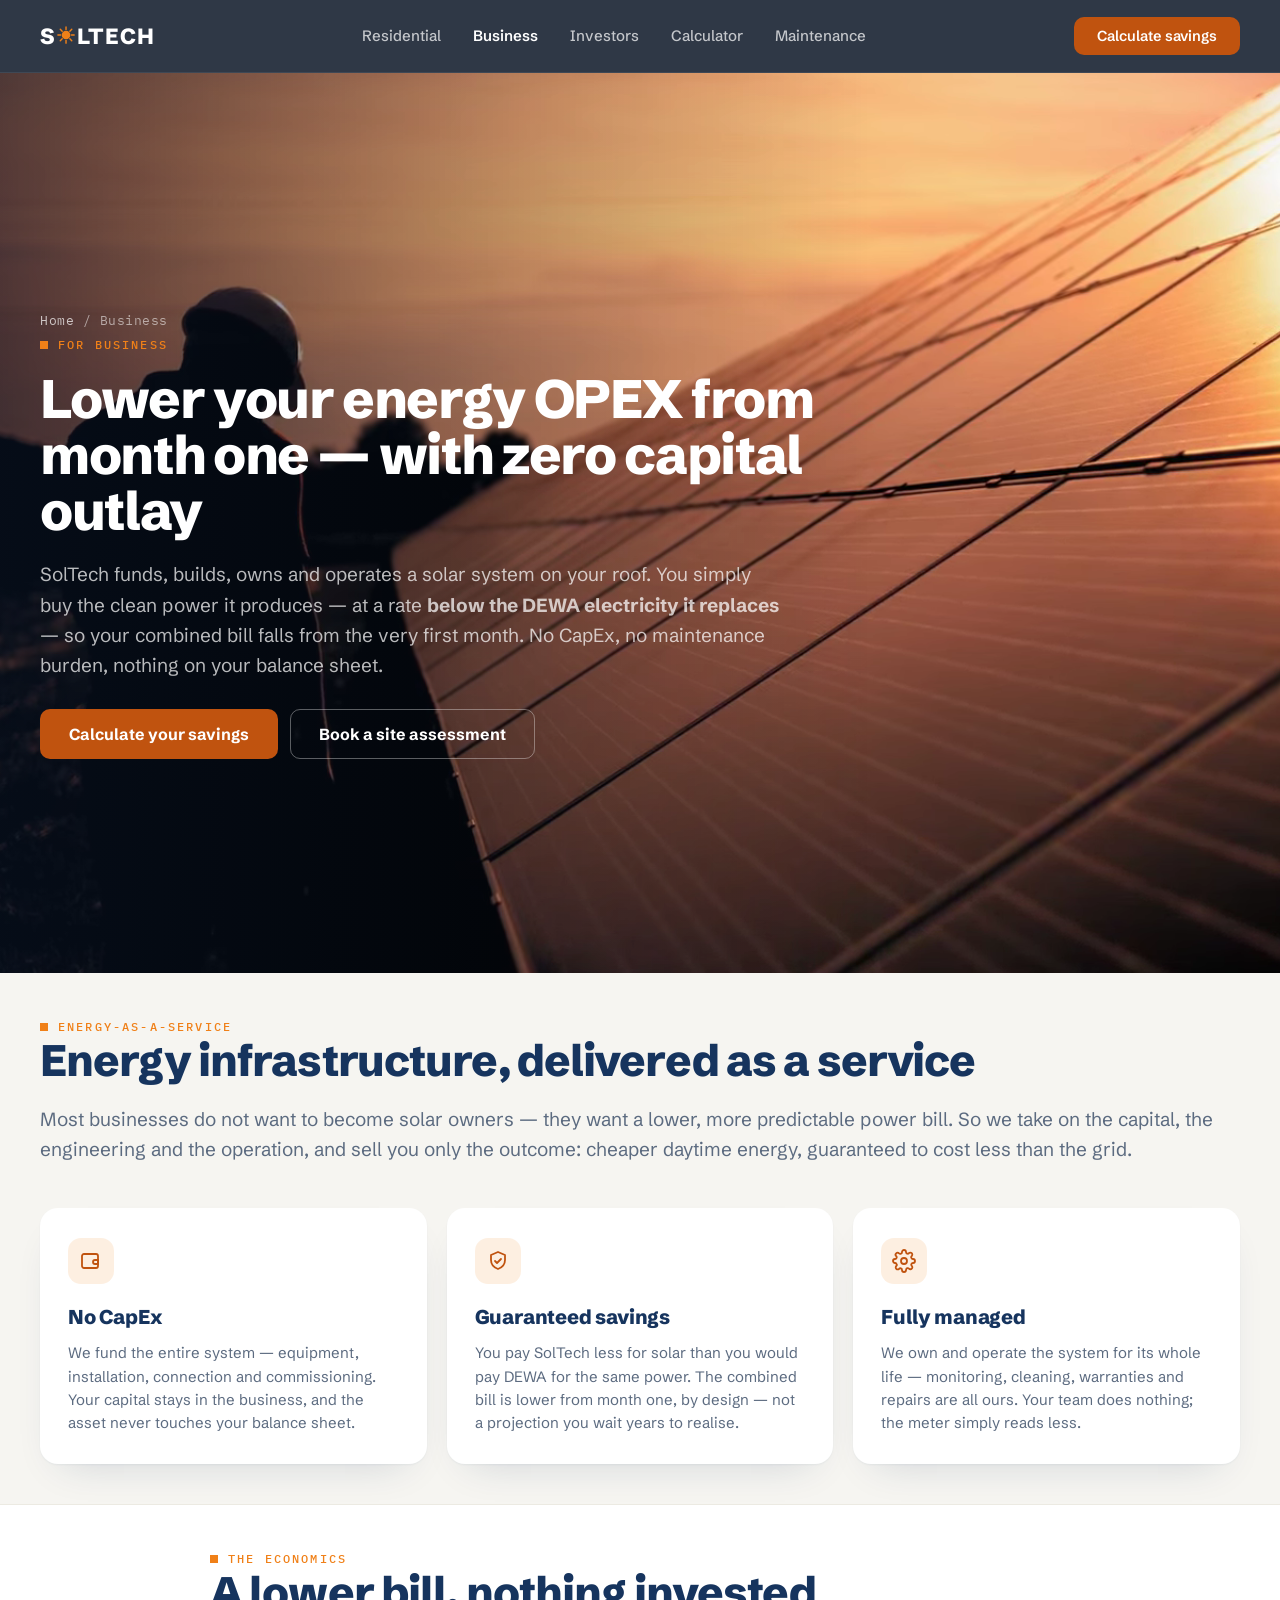
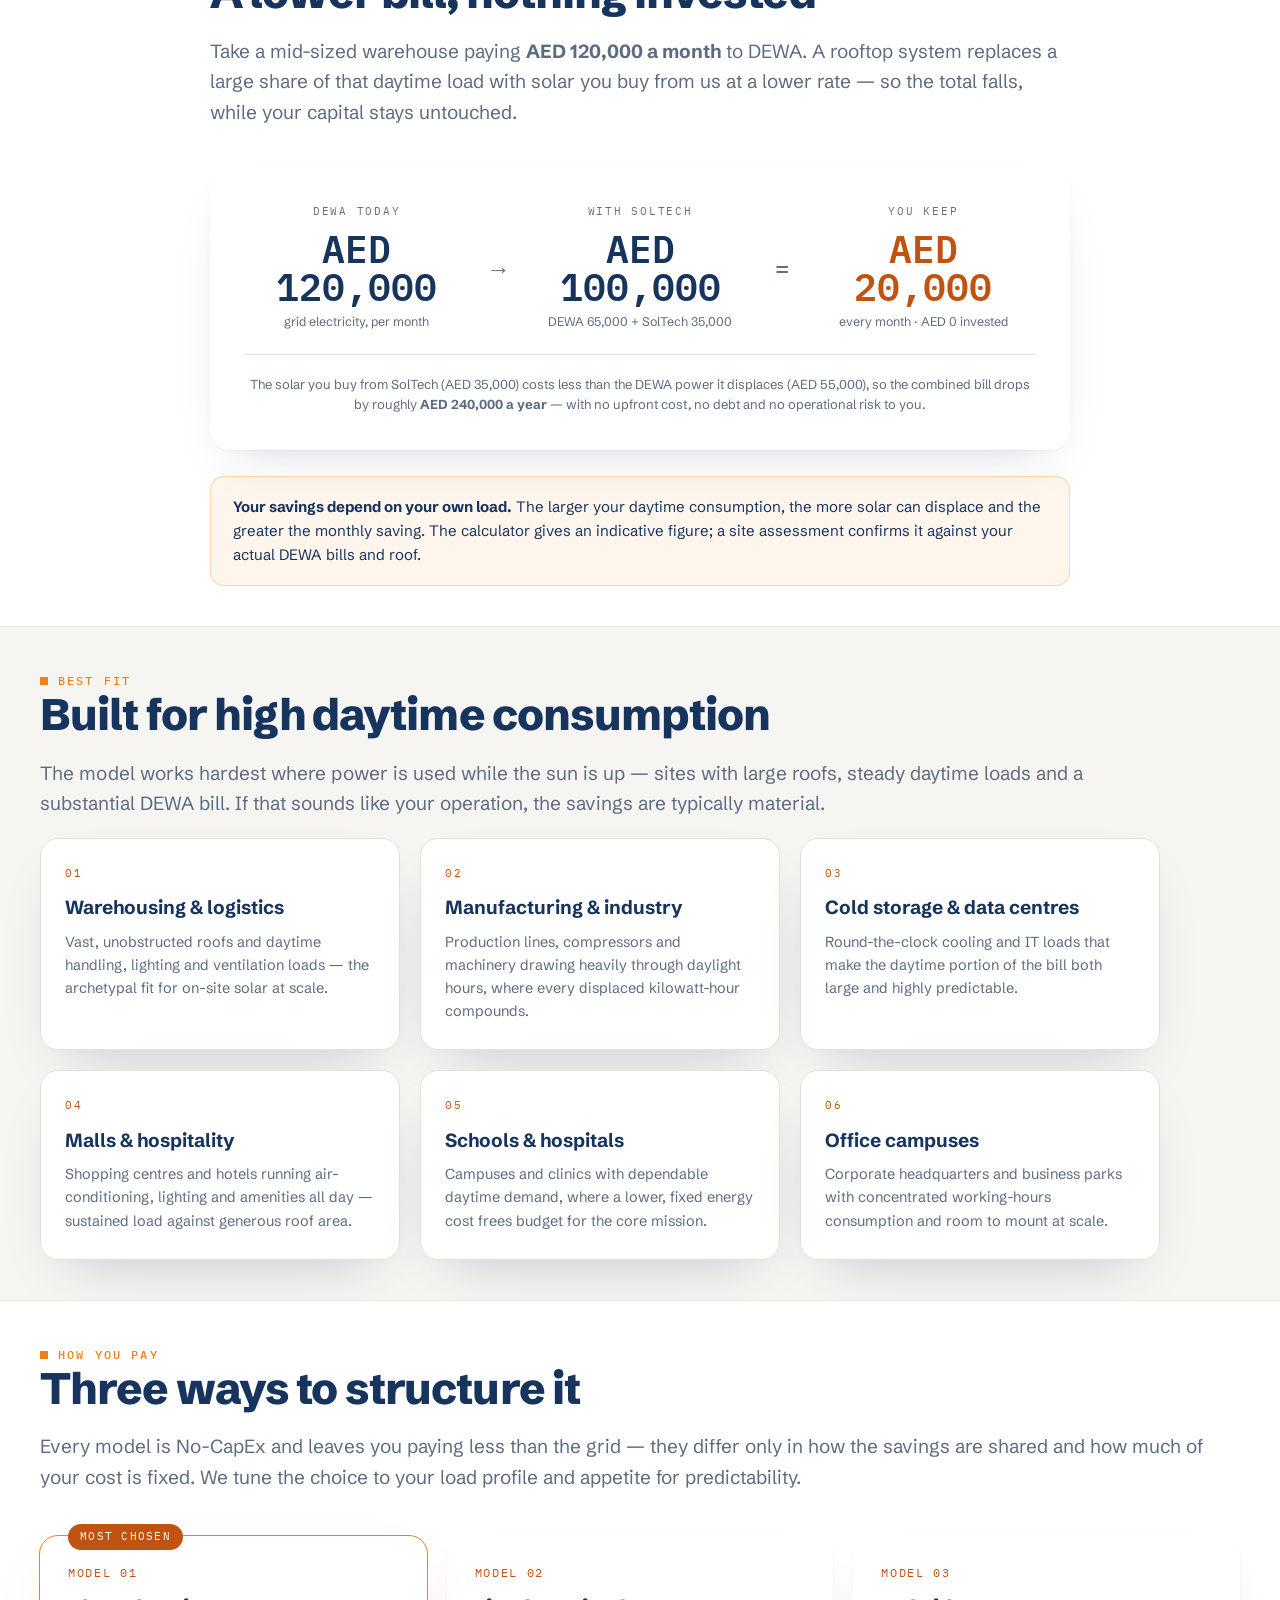
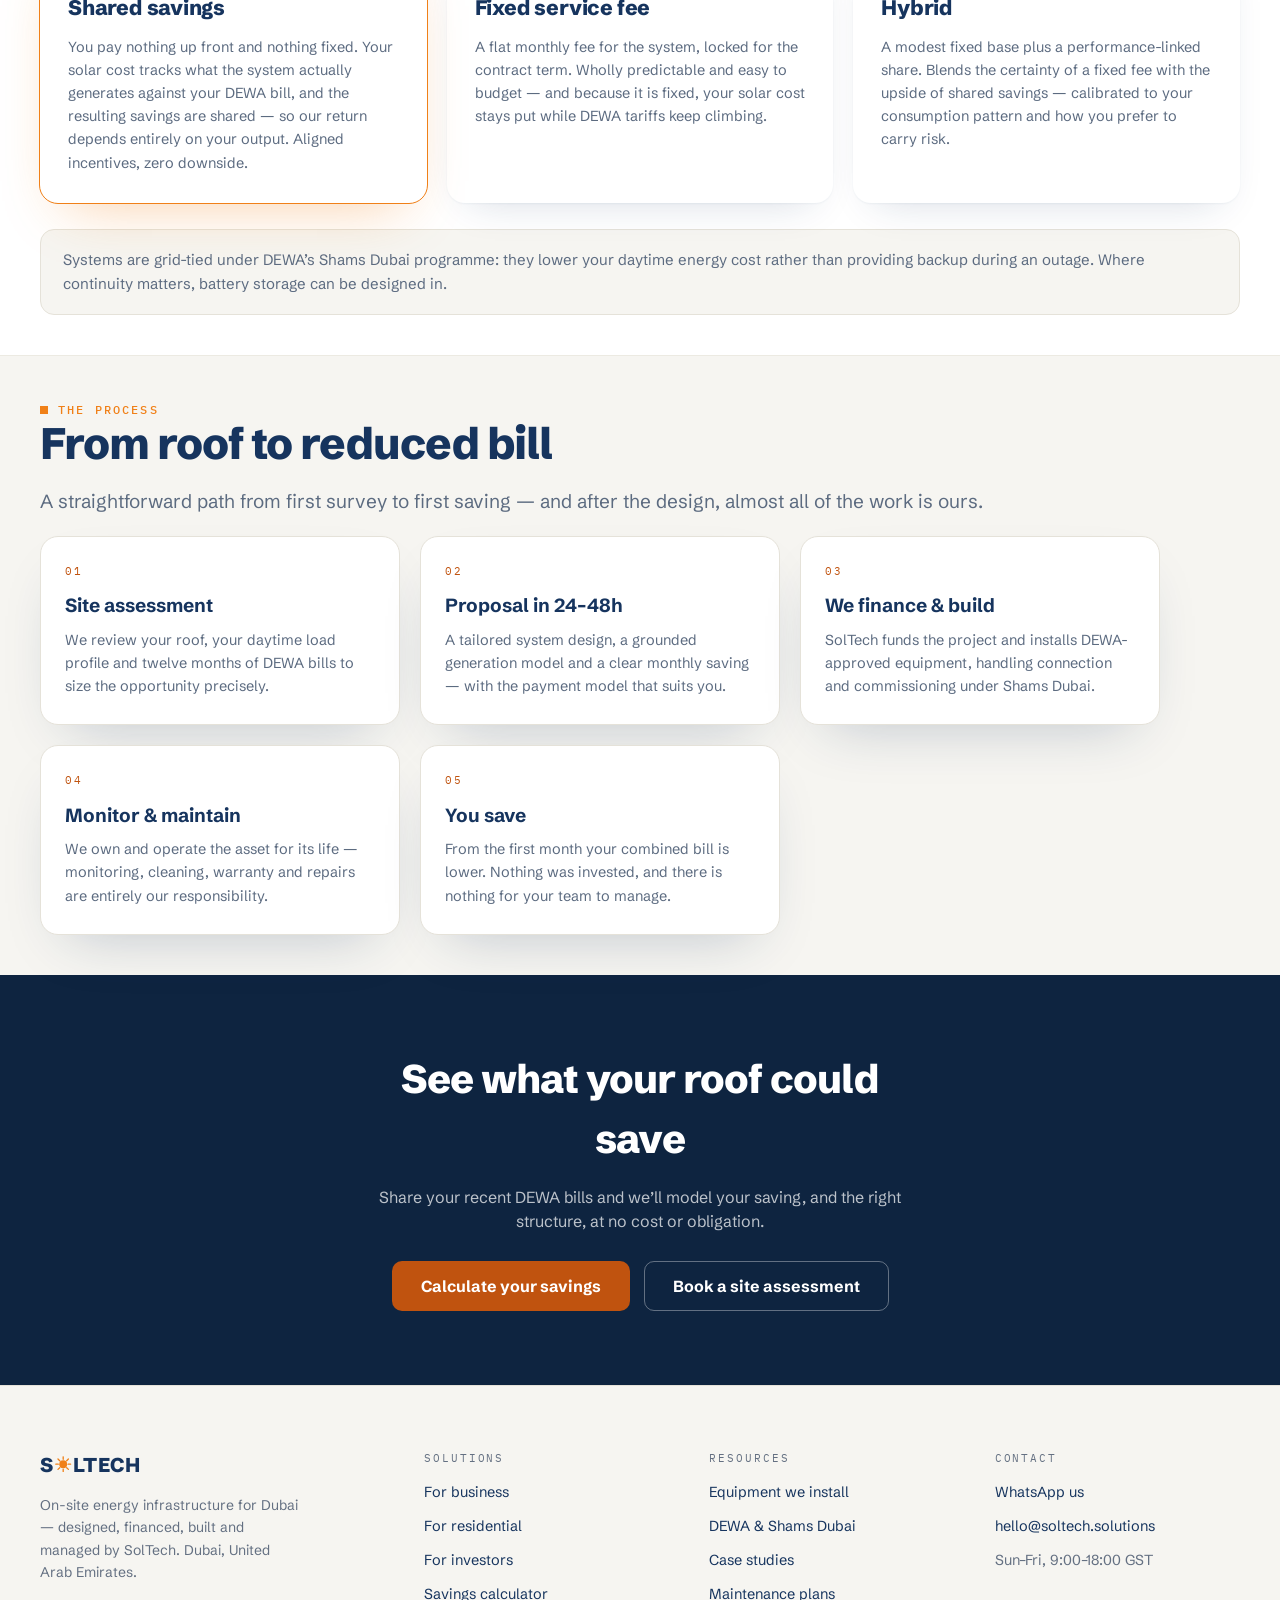
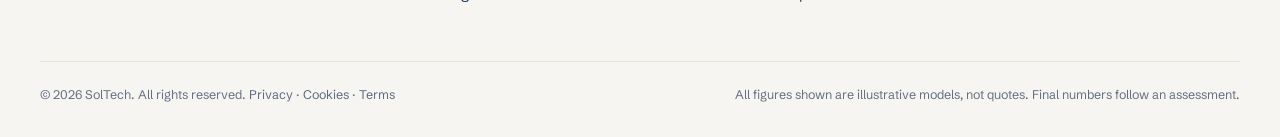
==== commit aec19389: "Hero: restore large title; cut section spacing ~3x and make it uniform - Hero title back to a big cl" ====
--- a/business.html
+++ b/business.html
@@ -11,7 +11,7 @@
 <script>document.documentElement.classList.add('js');</script>
 <link rel="icon" href="assets/favicon.svg" type="image/svg+xml">
 <link rel="preload" href="assets/fonts/schibsted-grotesk-latin.woff2" as="font" type="font/woff2" crossorigin>
-<link rel="stylesheet" href="assets/css/styles.css?v=18">
+<link rel="stylesheet" href="assets/css/styles.css?v=19">
 <link rel="stylesheet" href="assets/css/pages.css?v=5">
 </head>
 <body>
--- a/assets/css/styles.css
+++ b/assets/css/styles.css
@@ -125,7 +125,7 @@
 
 /* ---------- Layout ---------- */
 .container { max-width: var(--container); margin: 0 auto; padding: 0 var(--pad); }
-.section { padding: 104px 0; position: relative; }
+.section { padding: 40px 0; position: relative; }
 .section--paper { background: var(--paper); }
 .section--white { background: var(--white); border-top: 1px solid var(--border-2); border-bottom: 1px solid var(--border-2); }
 .section--deep  { background: var(--deep); color: #fff; }
@@ -257,7 +257,7 @@
 }
 .hero__content { color: #fff; max-width: 980px; }
 .hero .eyebrow { color: rgba(255,255,255,.8); }
-.hero__title { color: #fff; margin: 14px 0 0; font-size: clamp(33px, 5.4vw, 66px); line-height: 1.06; letter-spacing: -.025em; max-width: 15ch; overflow-wrap: break-word; }
+.hero__title { color: #fff; margin: 14px 0 0; font-size: clamp(40px, 7vw, 90px); line-height: 1.0; letter-spacing: -.03em; overflow-wrap: break-word; }
 .hero__sub { margin: 20px 0 0; max-width: 560px; color: var(--on-dark-70); font-size: clamp(15px, 1.55vw, 18px); }
 .hero__cta { display: flex; gap: 14px; margin-top: 26px; flex-wrap: wrap; }
 .hero__trust { margin-top: 18px; font-size: 13.5px; color: rgba(255,255,255,.6); }
@@ -697,7 +697,7 @@
   .mobile-nav a { color: #fff; font-size: 17px; font-weight: 600; padding: 14px 4px; border-bottom: 1px solid rgba(255,255,255,.08); }
   .mobile-nav .btn { margin-top: 14px; }
 
-  .section { padding: 76px 0; }
+  .section { padding: 32px 0; }
   .calc__result-v { min-width: 0; }
   .trust-grid { grid-template-columns: 1fr 1fr; gap: 28px; }
   .gallery-grid { grid-template-columns: 1fr; grid-template-rows: none; }
@@ -713,7 +713,7 @@
   .hero { padding: 108px 0 72px; min-height: auto; }
   /* Fill the content width on phones: sized so the widest line ("Installation &")
      spans the full width down to 320px without overflowing. */
-  .hero__title { font-size: clamp(28px, 8.4vw, 38px); max-width: none; }
+  .hero__title { font-size: clamp(34px, 11vw, 56px); max-width: none; }
   .pricecard--solar { margin-left: 24px; }
   .badge-cut { width: 64px; height: 64px; font-size: 16px; right: 8px; }
   .journey-grid { grid-template-columns: 1fr 1fr; }
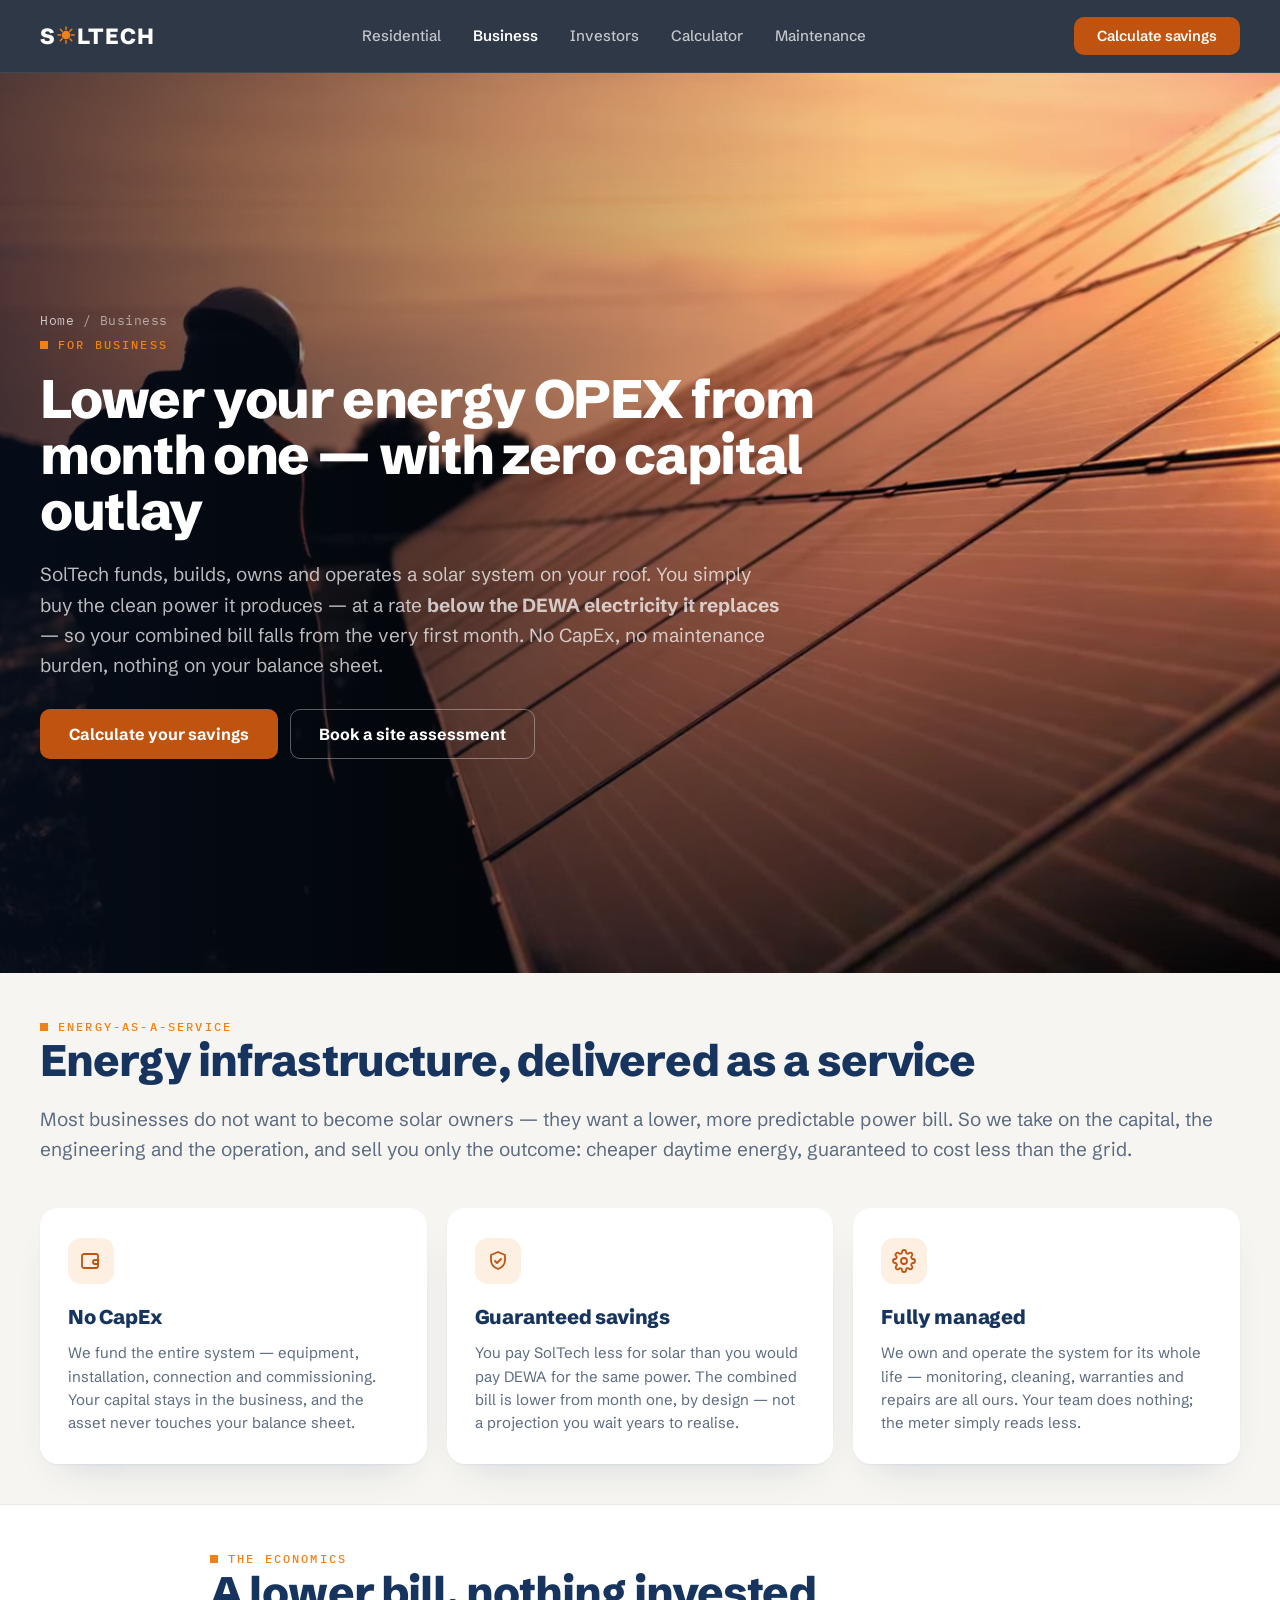
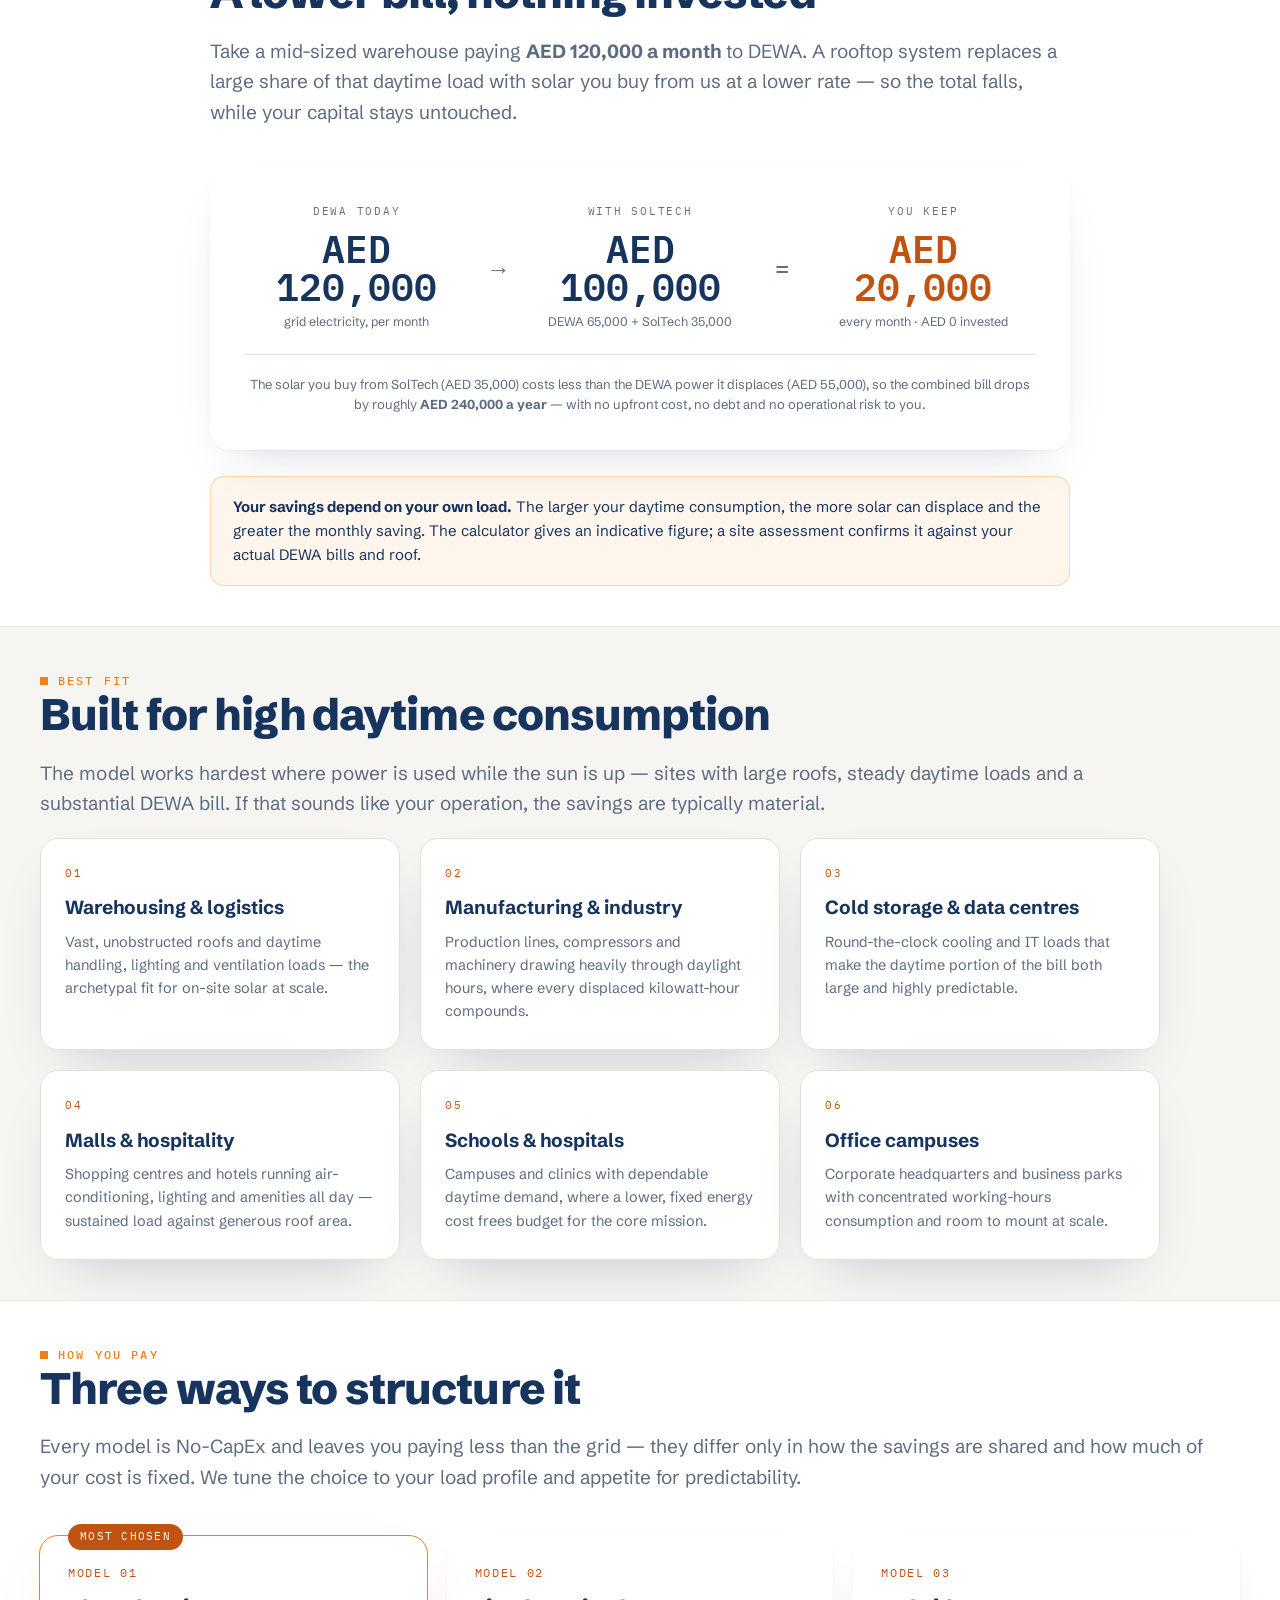
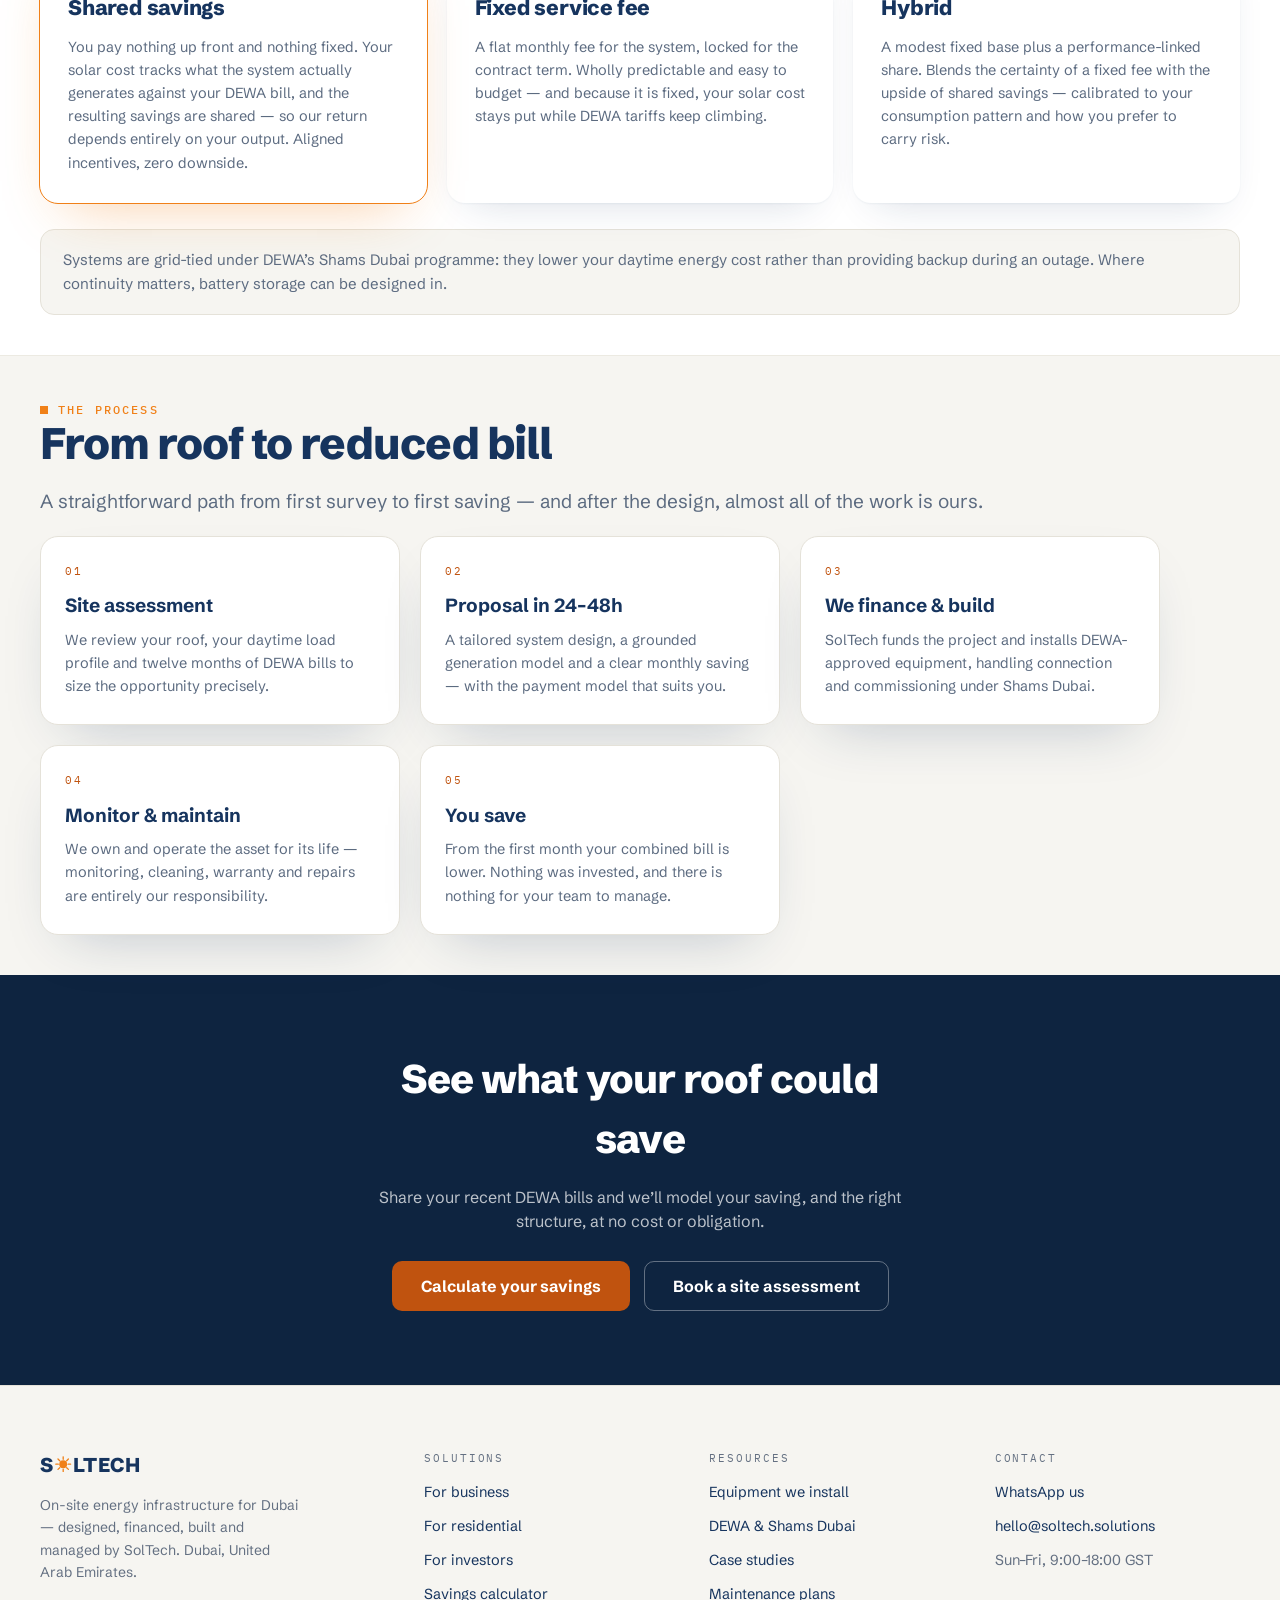
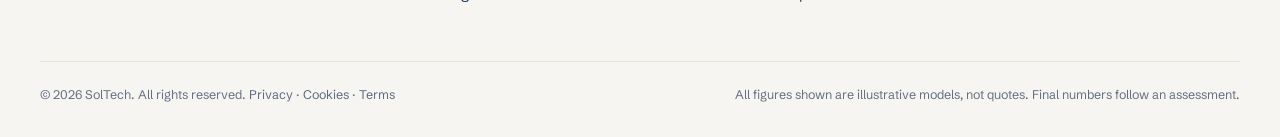
==== commit 435ebb76: "Add live-monitoring page + homepage section (SolTech Energy Portal) New monitoring.html and a homepa" ====
--- a/business.html
+++ b/business.html
@@ -11,8 +11,8 @@
 <script>document.documentElement.classList.add('js');</script>
 <link rel="icon" href="assets/favicon.svg" type="image/svg+xml">
 <link rel="preload" href="assets/fonts/schibsted-grotesk-latin.woff2" as="font" type="font/woff2" crossorigin>
-<link rel="stylesheet" href="assets/css/styles.css?v=19">
-<link rel="stylesheet" href="assets/css/pages.css?v=5">
+<link rel="stylesheet" href="assets/css/styles.css?v=20">
+<link rel="stylesheet" href="assets/css/pages.css?v=6">
 </head>
 <body>
 <a href="#content" class="skip-link">Skip to content</a>
--- a/assets/css/styles.css
+++ b/assets/css/styles.css
@@ -727,6 +727,53 @@
   .tcard { height: 400px; }
 }
 
+/* ============================================================
+   Live monitoring — homepage section (.mon) + shared portal
+   dashboard mock (.pdash). Dark context.
+   ============================================================ */
+.mon__grid { display: grid; grid-template-columns: 1.02fr .98fr; gap: 52px; align-items: center; }
+.mon .eyebrow { color: var(--accent); }
+.mon .eyebrow__sq { background: var(--accent); }
+.mon__lead { margin-top: 16px; color: var(--on-dark-70); max-width: 46ch; }
+.mon__list { list-style: none; margin: 26px 0 0; padding: 0; display: grid; gap: 16px; }
+.mon__list li { display: flex; gap: 13px; }
+.mon__list .ic { color: var(--accent); flex: 0 0 auto; font-weight: 700; }
+.mon__list b { display: block; color: #fff; font-size: 15.5px; }
+.mon__list span span, .mon__list li > span { color: var(--on-dark-70); font-size: 14.5px; line-height: 1.55; }
+.mon__cta { margin-top: 30px; display: flex; flex-wrap: wrap; gap: 12px; }
+
+/* Portal dashboard mock — dark card with live tiles */
+.pdash { background: linear-gradient(180deg, rgba(255,255,255,.07), rgba(255,255,255,.025)); border: 1px solid rgba(255,255,255,.13); border-radius: 20px; padding: 20px 20px 22px; box-shadow: 0 34px 80px -34px rgba(0,0,0,.7); }
+.pdash__bar { display: flex; align-items: center; justify-content: space-between; padding-bottom: 15px; border-bottom: 1px solid rgba(255,255,255,.10); }
+.pdash__brand { font-family: var(--mono); font-size: 11px; letter-spacing: .16em; text-transform: uppercase; color: var(--on-dark-55); }
+.pdash__live { display: inline-flex; align-items: center; gap: 7px; font-family: var(--mono); font-size: 10.5px; letter-spacing: .12em; text-transform: uppercase; color: var(--accent); }
+.pdash__live::before { content: ""; width: 8px; height: 8px; border-radius: 50%; background: var(--accent); animation: pdashPulse 2.2s var(--ease) infinite; }
+@keyframes pdashPulse { 0% { box-shadow: 0 0 0 0 rgba(240,128,24,.55); } 70% { box-shadow: 0 0 0 9px rgba(240,128,24,0); } 100% { box-shadow: 0 0 0 0 rgba(240,128,24,0); } }
+.pdash__glabel { font-family: var(--mono); font-size: 10px; letter-spacing: .15em; text-transform: uppercase; color: var(--on-dark-40); margin: 17px 0 10px; }
+.pdash__grid { display: grid; grid-template-columns: repeat(2, 1fr); gap: 10px; }
+.pdash__grid--3 { grid-template-columns: repeat(3, 1fr); }
+.pdash__tile { background: rgba(255,255,255,.045); border: 1px solid rgba(255,255,255,.09); border-radius: 12px; padding: 13px 14px; }
+.pdash__tile--accent { background: rgba(240,128,24,.13); border-color: rgba(240,128,24,.36); }
+.pdash__tk { font-family: var(--mono); font-size: 9.5px; letter-spacing: .1em; text-transform: uppercase; color: var(--on-dark-55); }
+.pdash__tv { margin-top: 7px; font-family: var(--mono); font-weight: 600; color: #fff; font-variant-numeric: tabular-nums; line-height: 1; }
+.pdash__tv .n { font-size: 25px; }
+.pdash__grid--3 .pdash__tv .n { font-size: 20px; }
+.pdash__tv .u { font-size: 11.5px; color: var(--on-dark-55); margin-left: 3px; }
+.pdash__tile--accent .pdash__tv .n { color: var(--accent); }
+.pdash__service { margin-top: 16px; display: flex; align-items: center; justify-content: space-between; gap: 12px; padding: 13px 15px; border-radius: 12px; background: rgba(255,255,255,.045); border: 1px solid rgba(255,255,255,.09); }
+.pdash__service .k { font-size: 12.5px; color: var(--on-dark-70); }
+.pdash__service .v { font-family: var(--mono); font-weight: 600; color: #fff; white-space: nowrap; }
+.pdash__note { margin-top: 12px; font-size: 11px; color: var(--on-dark-40); }
+
+@media (max-width: 900px) {
+  .mon__grid { grid-template-columns: 1fr; gap: 34px; }
+}
+@media (max-width: 460px) {
+  .pdash__tv .n { font-size: 21px; }
+  .pdash__grid--3 { grid-template-columns: repeat(2, 1fr); }
+  .pdash__grid--3 .pdash__tv .n { font-size: 18px; }
+}
+
 @media (hover: none) {
   .nav__link::after { display: none; }
 }
--- a/assets/css/pages.css
+++ b/assets/css/pages.css
@@ -151,3 +151,32 @@
   .page-hero { padding: 44px 0 48px; }
 }
 @media (max-width: 400px) { .brand-grid { grid-template-columns: 1fr; } }
+
+/* ============================================================
+   Monitoring page — fault push card + data-flow diagram
+   ============================================================ */
+.pushcard { display: flex; gap: 14px; align-items: flex-start; background: #fff; border: 1px solid var(--border); border-left: 3px solid var(--accent); border-radius: 14px; padding: 16px 18px; box-shadow: var(--shadow-card); max-width: 460px; margin-top: 22px; }
+.pushcard__ic { flex: 0 0 auto; width: 38px; height: 38px; border-radius: 11px; background: rgba(240,128,24,.13); color: var(--accent-strong); display: grid; place-items: center; }
+.pushcard__ic svg { width: 20px; height: 20px; }
+.pushcard__k { font-family: var(--mono); font-size: 10.5px; letter-spacing: .14em; text-transform: uppercase; color: var(--accent-strong); }
+.pushcard__t { margin-top: 5px; font-size: 14.5px; line-height: 1.5; color: var(--ink); }
+
+/* Data-flow diagram — two streams of labelled nodes */
+.flow { margin-top: 24px; display: grid; gap: 18px; }
+.flow__stream { background: #fff; border: 1px solid var(--border); border-radius: 16px; padding: 22px 22px 24px; box-shadow: var(--shadow-card); }
+.flow__sthead { display: flex; align-items: center; gap: 11px; flex-wrap: wrap; }
+.flow__tag { font-family: var(--mono); font-size: 10.5px; letter-spacing: .13em; text-transform: uppercase; color: var(--accent-strong); background: rgba(240,128,24,.10); padding: 4px 9px; border-radius: 6px; }
+.flow__title { font-size: 17px; font-weight: 700; color: var(--ink); }
+.flow__summary { margin-top: 10px; font-size: 14.5px; line-height: 1.6; color: var(--muted); }
+.flow__nodes { margin-top: 18px; display: flex; flex-wrap: wrap; align-items: stretch; gap: 8px; }
+.flow__node { flex: 1 1 130px; background: var(--paper); border: 1px solid var(--border); border-radius: 11px; padding: 13px 14px; font-size: 12.5px; font-weight: 650; line-height: 1.35; color: var(--ink); display: flex; align-items: center; justify-content: center; text-align: center; }
+.flow__node--accent { background: rgba(240,128,24,.10); border-color: rgba(240,128,24,.32); color: var(--accent-strong); }
+.flow__arrow { flex: 0 0 auto; align-self: center; color: var(--accent); font-size: 16px; font-weight: 700; }
+@media (max-width: 620px) {
+  .flow__nodes { flex-direction: column; align-items: stretch; }
+  .flow__arrow { transform: rotate(90deg); align-self: center; }
+}
+
+/* 2-up feature grid (e.g. the 4 monitoring devices) — even 2x2 on desktop */
+.feature-grid--2 { grid-template-columns: repeat(2, 1fr); }
+@media (max-width: 620px) { .feature-grid--2 { grid-template-columns: 1fr; } }
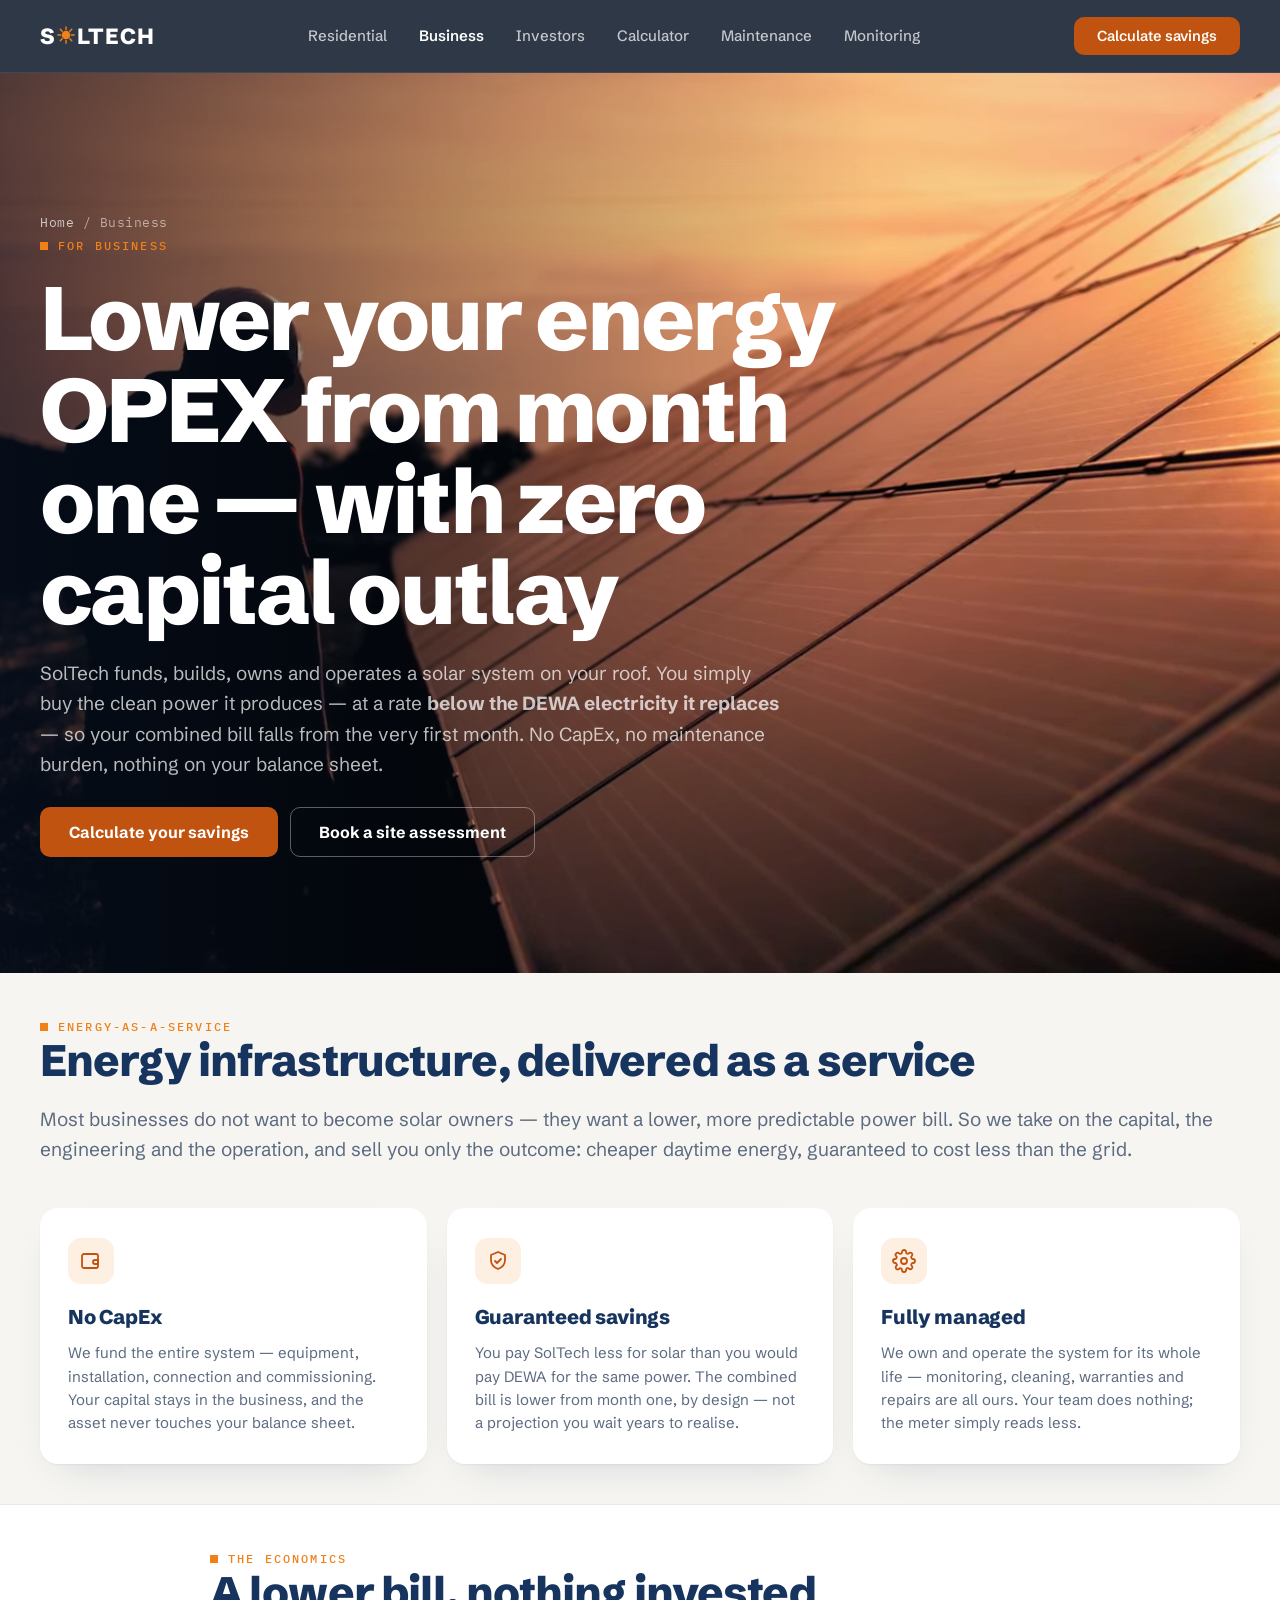
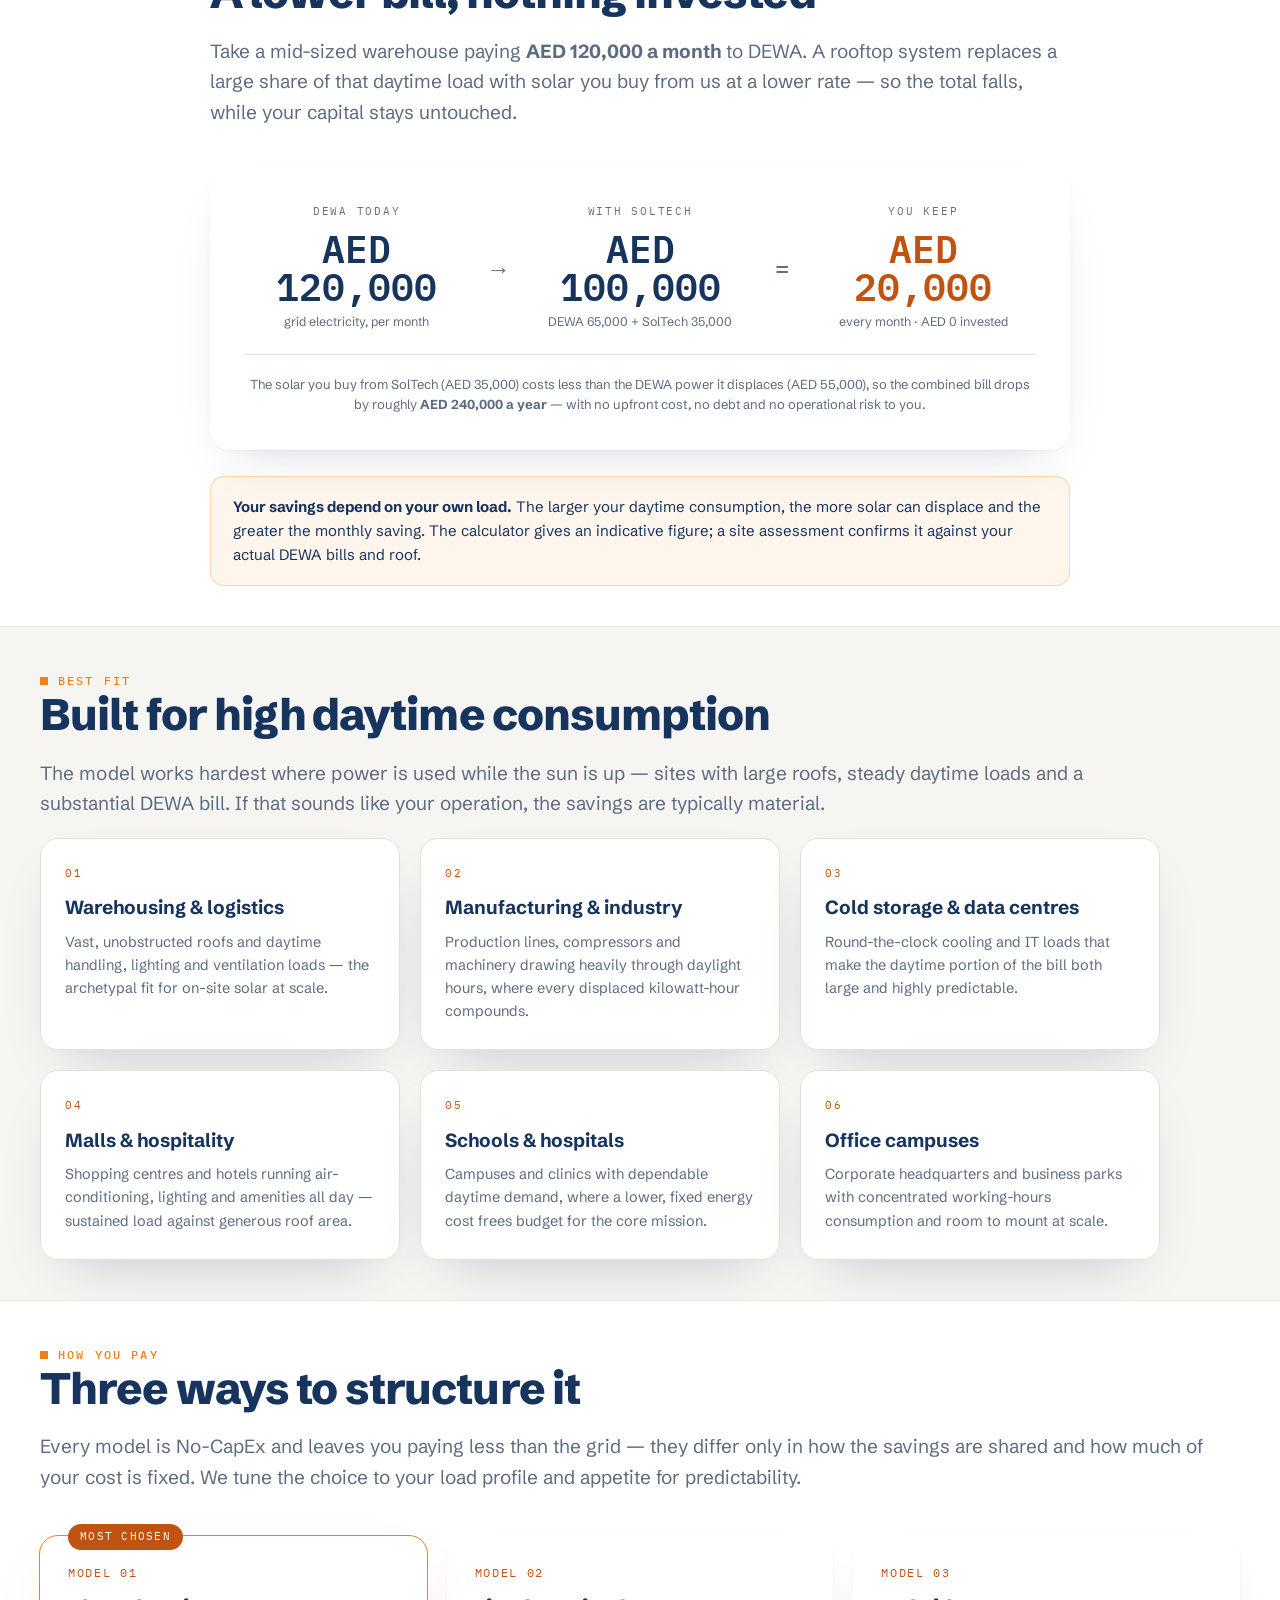
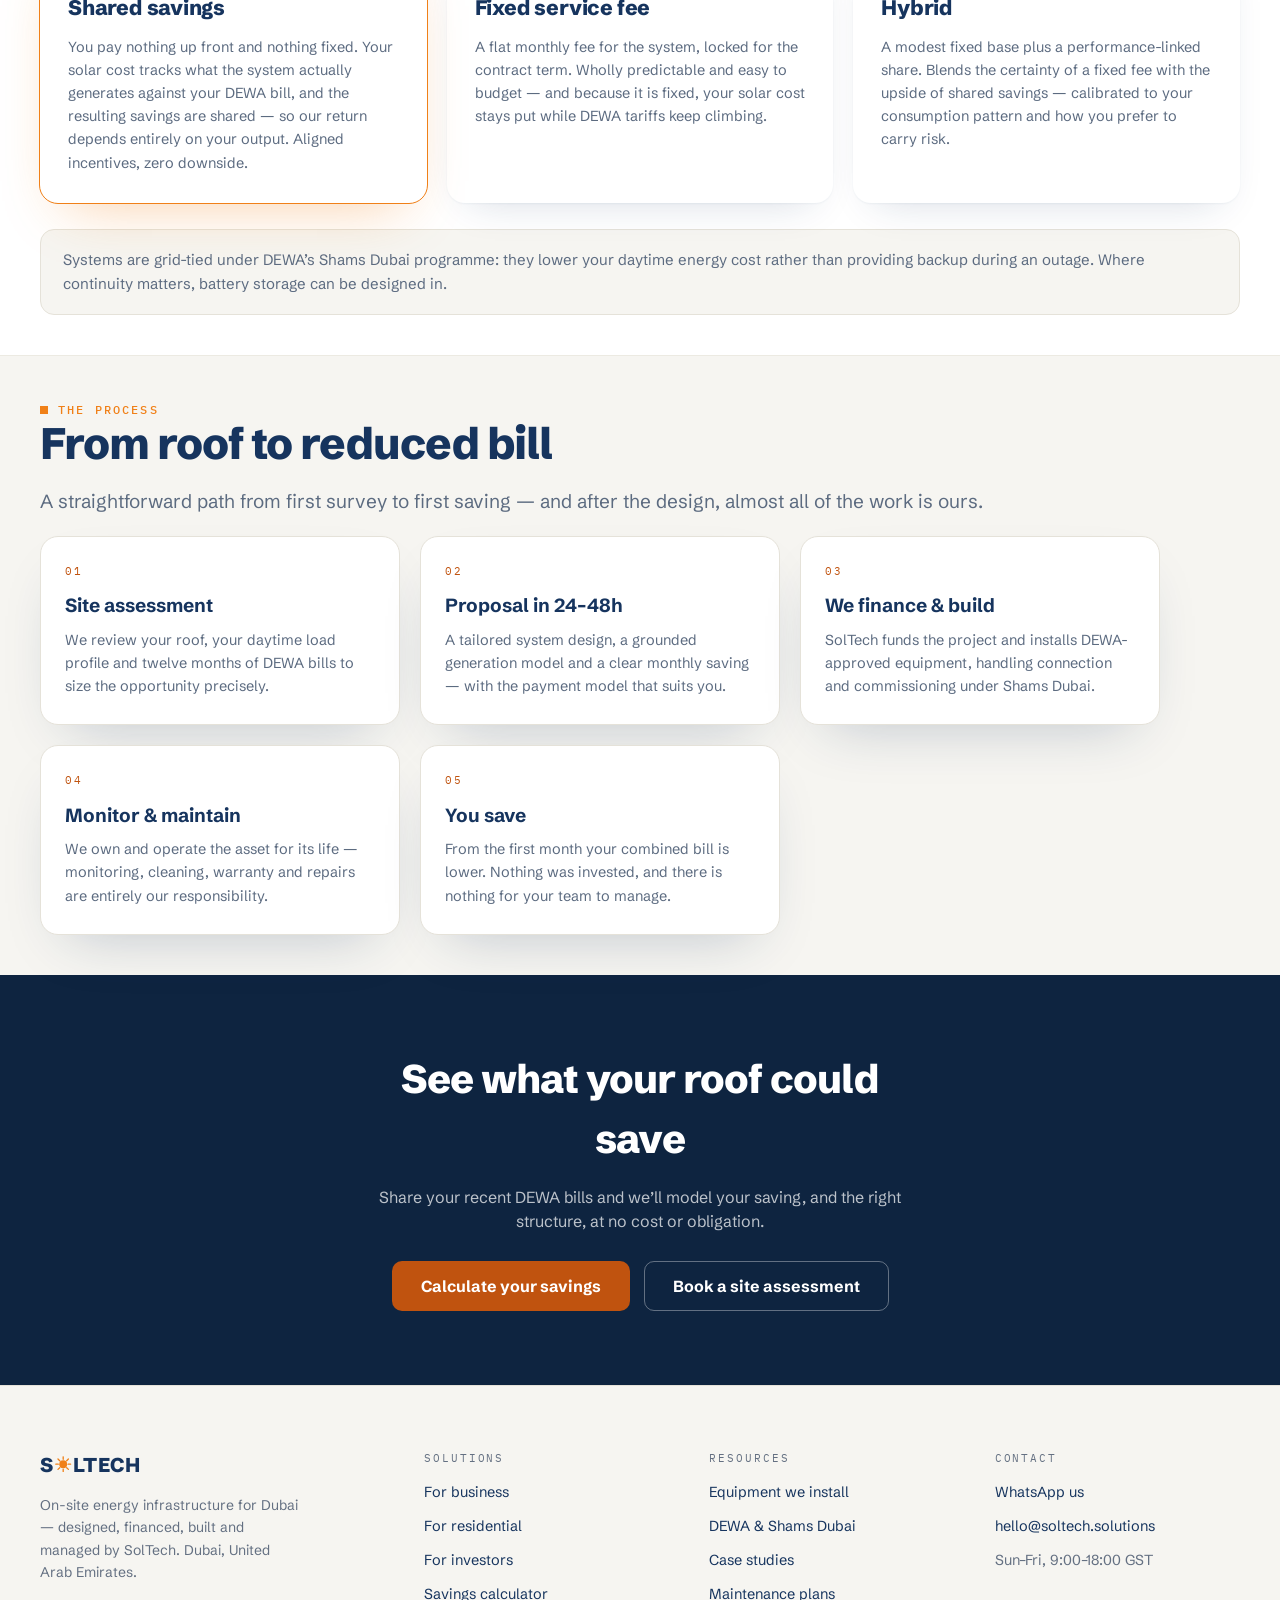
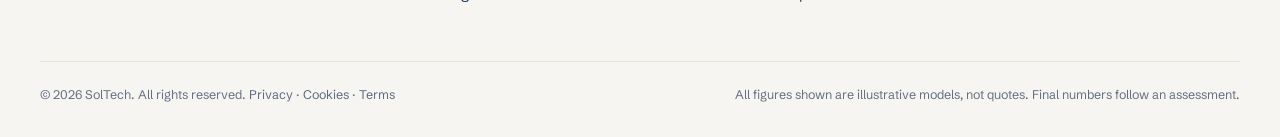
==== commit d8795568: "Nav: add Monitoring; enlarge inner-page hero titles to match homepage - Add "Monitoring" to the prim" ====
--- a/business.html
+++ b/business.html
@@ -12,7 +12,7 @@
 <link rel="icon" href="assets/favicon.svg" type="image/svg+xml">
 <link rel="preload" href="assets/fonts/schibsted-grotesk-latin.woff2" as="font" type="font/woff2" crossorigin>
 <link rel="stylesheet" href="assets/css/styles.css?v=20">
-<link rel="stylesheet" href="assets/css/pages.css?v=6">
+<link rel="stylesheet" href="assets/css/pages.css?v=7">
 </head>
 <body>
 <a href="#content" class="skip-link">Skip to content</a>
@@ -26,6 +26,7 @@
       <a class="nav__link" href="/investors.html">Investors</a>
       <a class="nav__link" href="/calculator.html">Calculator</a>
       <a class="nav__link" href="/maintenance.html">Maintenance</a>
+      <a class="nav__link" href="/monitoring.html">Monitoring</a>
     </nav>
     <a href="/calculator.html" class="btn btn--accent btn--sm header-cta">Calculate savings</a>
     <button class="nav-toggle" id="navToggle" aria-label="Open menu" aria-expanded="false" aria-controls="mobileNav"><span></span></button>
@@ -36,6 +37,7 @@
     <a href="/investors.html">Investors</a>
     <a href="/calculator.html">Calculator</a>
     <a href="/maintenance.html">Maintenance</a>
+    <a href="/monitoring.html">Monitoring</a>
     <a href="/calculator.html" class="btn btn--accent">Calculate savings</a>
   </div>
 </header>
--- a/assets/css/pages.css
+++ b/assets/css/pages.css
@@ -28,7 +28,7 @@
 .page-hero--video::after { content: none; }
 .page-hero--video .container { z-index: 2; width: 100%; }
 @media (max-width: 560px) { .page-hero--video { min-height: auto; padding: 96px 0 64px; } }
-.page-hero h1 { margin: 16px 0 0; font-size: clamp(32px, 5.4vw, 54px); line-height: 1.04; letter-spacing: -.025em; color: #fff; font-weight: 800; }
+.page-hero h1 { margin: 16px 0 0; font-size: clamp(40px, 7vw, 90px); line-height: 1.02; letter-spacing: -.03em; color: #fff; font-weight: 800; }
 .page-hero .lead { margin: 20px 0 0; color: var(--on-dark-70); max-width: 62ch; }
 .page-hero .eyebrow { color: var(--accent); }
 .page-hero .eyebrow .eyebrow__sq { background: var(--accent); }
